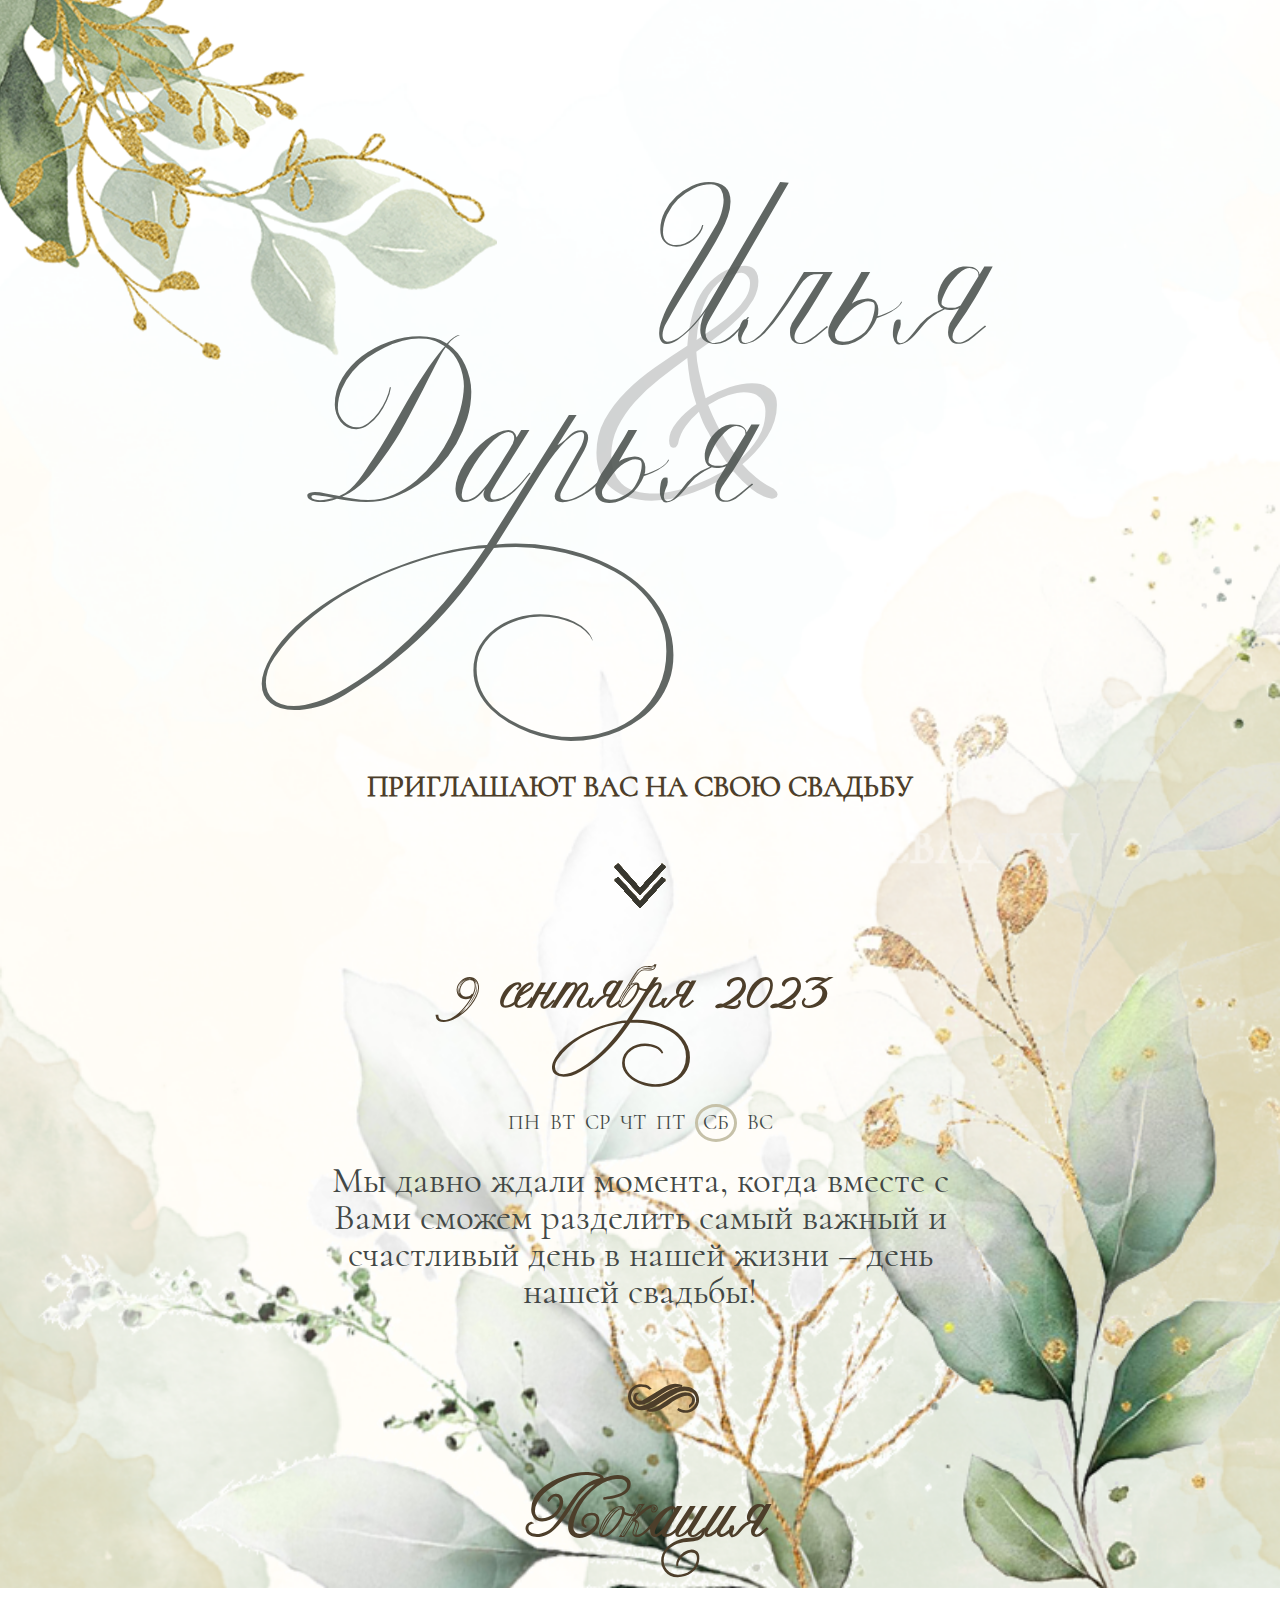
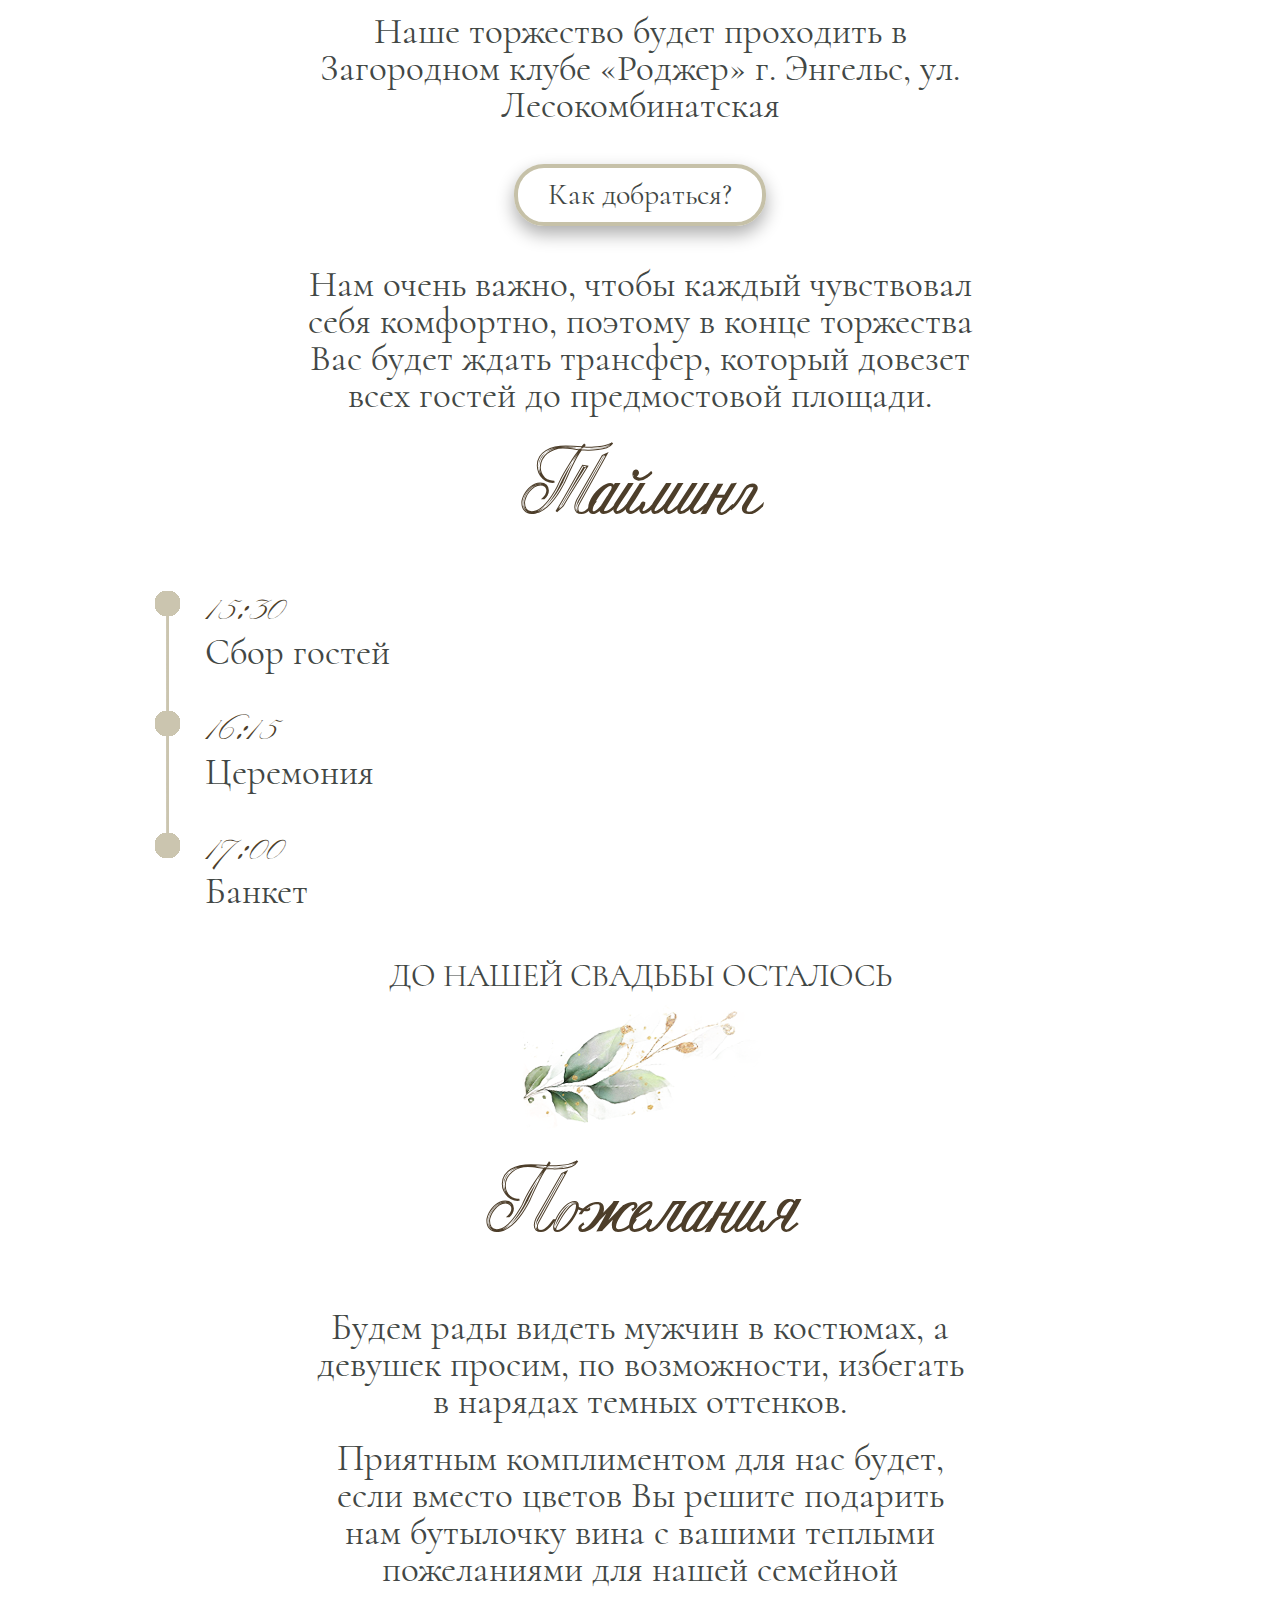
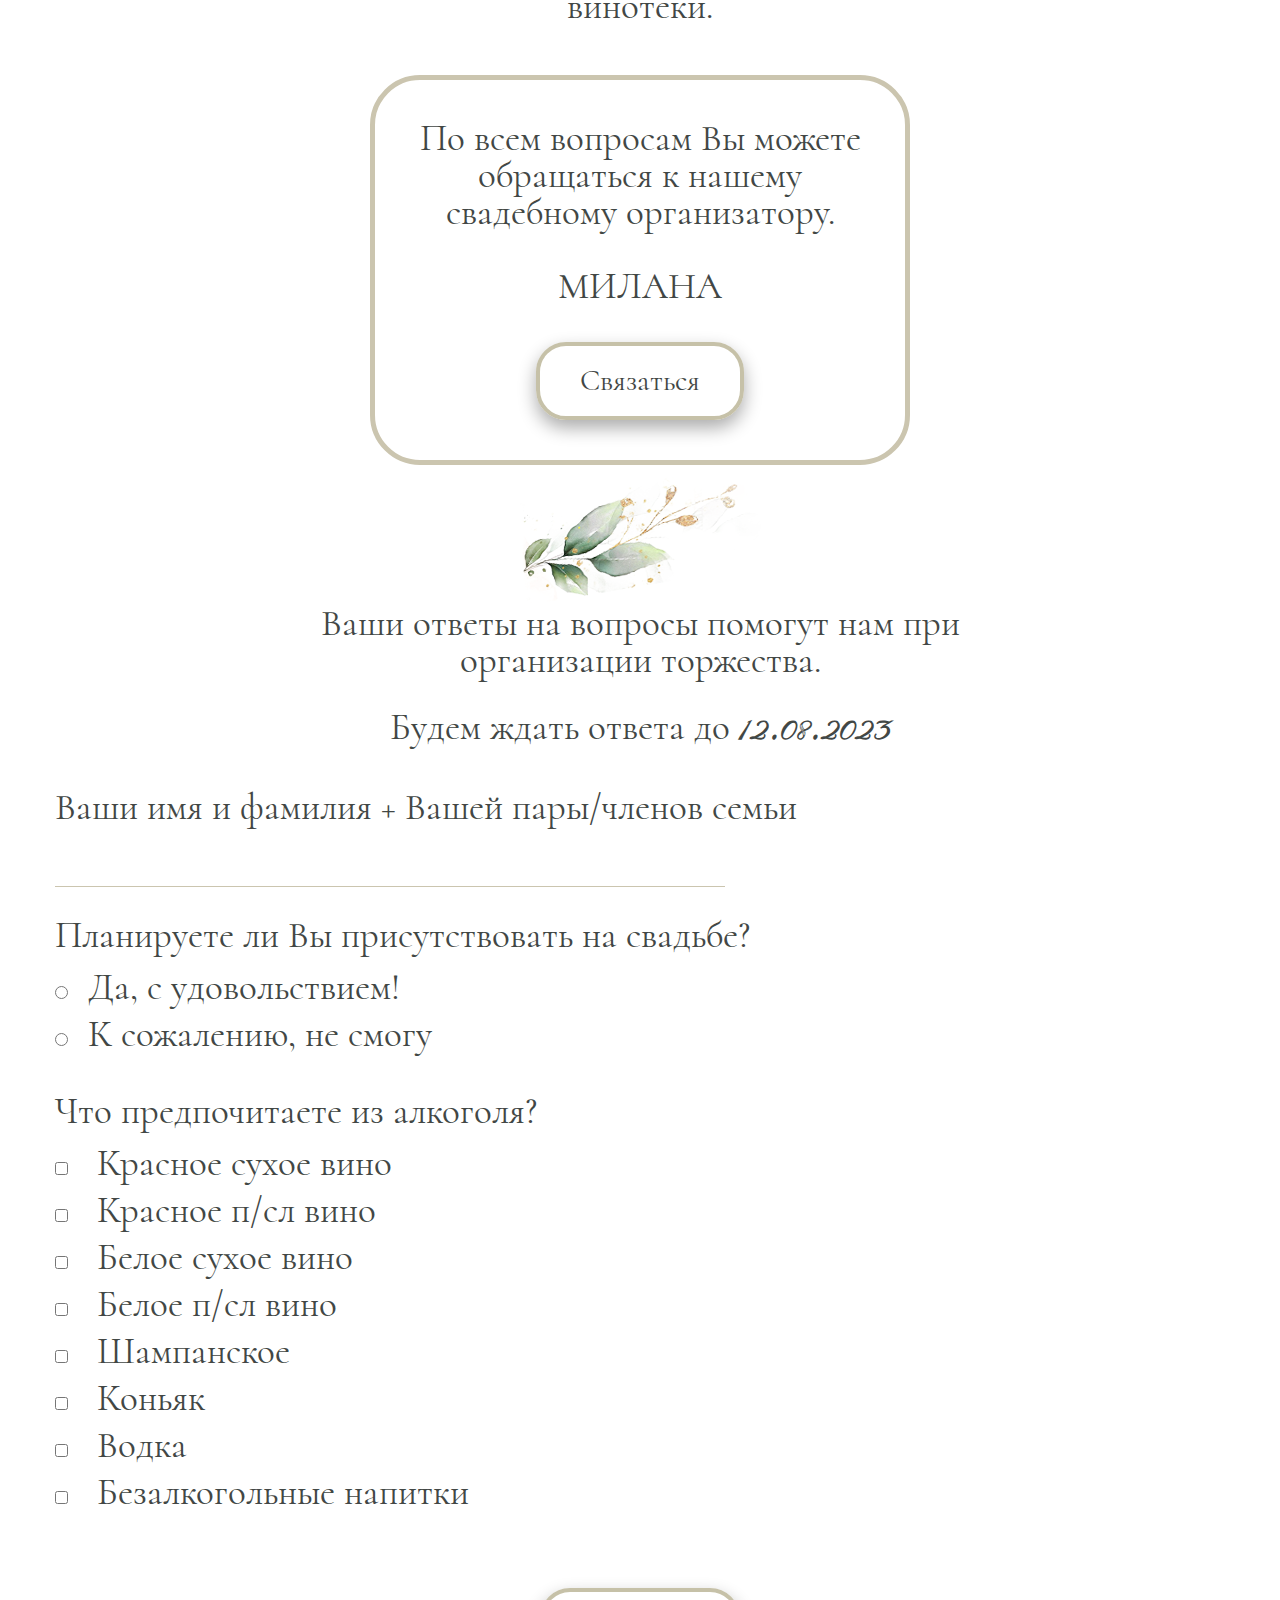
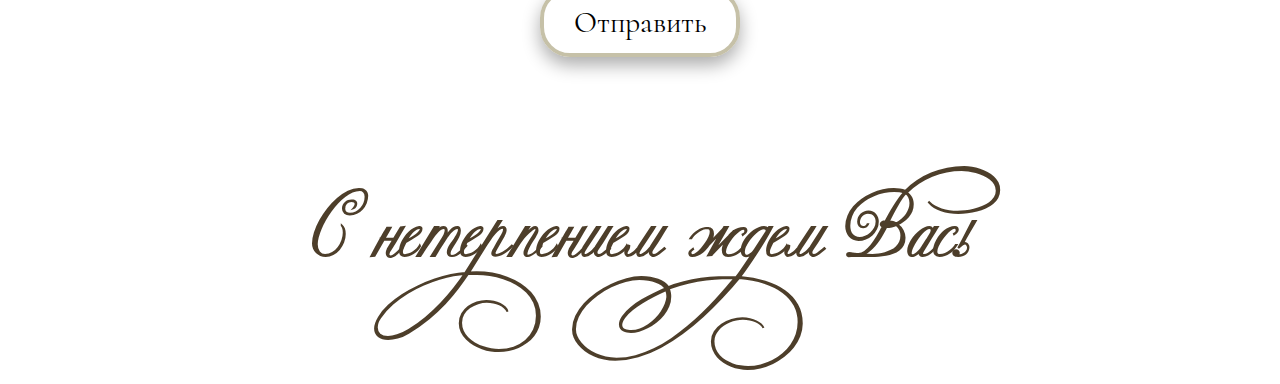
==== index.html @ cb13b511 "bg1" ====
<!DOCTYPE html>
<html lang="ru">

<head>
   <title>Дарья&Илья</title><!--имя файла-->
   <meta http-equiv="Content-type" content="text/html;charset=UTF-8" />
   <meta name="format-detection" content="telephone=no">
   <meta http-equiv="X-UA-Compatible" content="IE=edge">
   <link rel="stylesheet" href="css/style.css">
   <link rel="stylesheet" href="css/custom.css">
   <link rel="shortcut icon" href="favicon.ico"> <!--иконка в браузере-->
   <!-- <meta name="robots" content="noindex, nofollow" /> -->
   <!-- <meta name="viewport" content="width=device-width, initial-scale=1.0" /> -->
   <meta name="viewport" content="width=device-width, initial-scale=1.0, maximum-scale=1.0, user-scalable=0" />
</head>

<body>

   <main class="main fon__scroll">
      <div class="fon-top">
         <img src="./img/fon_top.png" alt="Картинка">
      </div>
      <div class="wrapper">
         <div class="container">
            <div class="main-page">
               <div class="main-title">
                  <p class="h1 ilya">Илья</p>
                  <p class="h1 and">&</p>
                  <p class="h1 daria">Дарья</p>
               </div>
               <p class="main-text t1">
                  приглашают  вас на свою свадьбу
               </p>
               <div class="arrow">
                  <img src="./img/arrow_bottom.png" alt="Картинка">
               </div>
            </div>
            <h2>9 <span>сентября</span> 2023</h2>
            <div class="weekday">
               <ul class="weekday__list">
                  <li class="weekday__day">ПН</li>
                  <li class="weekday__day">вт</li>
                  <li class="weekday__day">ср</li>
                  <li class="weekday__day">чт</li>
                  <li class="weekday__day">пт</li>
                  <li class="weekday__day round">сб</li>
                  <li class="weekday__day">вс</li>
               </ul>
            </div>
            <p class="text">
               Мы давно ждали момента, когда вместе
               с Вами сможем разделить самый важный
               и счастливый день в нашей жизни –
               день нашей свадьбы!
            </p>
            <h2 class="rotate">—</h2>
            <div class="location-block">
               <h2>Локация</h2>
               <div class="text">
                  Наше торжество будет проходить в
                  Загородном клубе «Роджер»
                  г. Энгельс, ул. Лесокомбинатская

               </div>
               <div class="location">
                  <a target="_blank"
                     href="https://yandex.ru/maps/194/saratov/?ll=45.971702%2C51.544418&mode=routes&rtext=~51.469784%2C46.061675&rtt=auto&ruri=~ymapsbm1%3A%2F%2Forg%3Foid%3D197414197420&z=10.3">Как
                     добраться?</a>
               </div>

               <p class="text">
                  Нам очень важно, чтобы каждый чувствовал
                  себя комфортно, поэтому в конце торжества
                  Вас будет ждать трансфер, который довезет
                  всех гостей до предмостовой площади.
               </p>
            </div>
            <div class="timing-block">
               <h2>Тайминг</h2>
               <div class="time-block">
                  <ul class="time-list">
                     <li class="time">15:30</li>
                     <li class="time-title">Сбор гостей</li>
                     <li class="time">16:15</li>
                     <li class="time-title">Церемония</li>
                     <li class="time">17:00</li>
                     <li class="time-title">Банкет</li>
                  </ul>
               </div>
            </div>
            <div class="wedding__counter">
               <h3>До нашей свадьбы осталось</h3>
               <div class="counter">

               </div>
               <div class="counter-img">
                  <img src="./img/tsvetok_183.png" alt="картинка">
               </div>
            </div>
            <div class="wishes-block">
               <h2>Пожелания</h2>

               <p class="text margin"> Будем рады видеть мужчин в костюмах, а девушек просим, по возможности,
                  избегать в нарядах темных оттенков.</p>
               <p class="text">Приятным комплиментом для нас будет,
                  если вместо цветов Вы решите подарить
                  нам бутылочку вина с вашими теплыми пожеланиями для нашей семейной винотеки.</p>
            </div>
            <div class="organizer">
               <p class="text">По всем вопросам Вы можете обращаться к нашему свадебному организатору.</p>
               <br>
               <p>МИЛАНА</p>
               <br>
               <a target="_blank" type="phone" href="https://wa.me/+79085522898"
                  class="location organizator">Связаться</a>
            </div>
            <div class="counter-img">
               <img src="./img/tsvetok_183.png" alt="картинка">
            </div>



            <form class="form g-form" id="g-form-1" method="POST" action="" autocomplete="off">
               <p class="g-form__title g-form__title_main"></p>
               <h2 class="g-form__title g-form__title_respond"></h2>
               <div class="g-form__preloader"></div>
               <div class="g-form__inputs">
                  <p class="text">Ваши ответы на вопросы помогут нам при <br> организации торжества.</p>
                  <p class="text text-day">Будем ждать ответа до <span class="day">12.08.2023</span></p>
                  <br>
                  <fieldset class="g-form__input-wrapper">
                     <p class="text-margin">Ваши имя и фамилия + Вашей пары/членов семьи</p>
                     <input class="text g-form__input g-form__input_name" id="name" name="Имена гостей" placeholder=""
                        required>
                  </fieldset>

                  <fieldset class="g-form__input-wrapper">
                     <p class="text-margin">
                        Планируете ли Вы присутствовать на свадьбе?
                     </p>
                     <p class="form__input"><input required class="g-form__input" type="radio" name="Присутствие"
                           value="Да">Да, с удовольствием!</p>
                     <p class="form__input"><input required class="g-form__input" type="radio" name="Присутствие"
                           value="Нет">К сожалению, не
                        смогу</p>
                  </fieldset>

                  <fieldset class="g-form__input-wrapper">
                     <p class="text-margin">
                        Что предпочитаете из алкоголя?
                     </p>
                     <p class="form__input"> <input class="g-form__alko" id="" name="Выбор алкоголя" type="checkbox"
                           value="Красное сухое вино" /> Красное сухое вино</p>
                     <p class="form__input"> <input class="g-form__alko" id="" name="Выбор алкоголя" type="checkbox"
                           value="Красное п/сл вино" /> Красное п/сл вино</p>
                     <p class="form__input"> <input class="g-form__alko" id="" name="Выбор алкоголя" type="checkbox"
                           value="Белое сухое вино" /> Белое сухое вино</p>
                     <p class="form__input"> <input class="g-form__alko" id="" name="Выбор алкоголя" type="checkbox"
                           value="Белое п/сл вино" /> Белое п/сл вино</p>
                     <p class="form__input"> <input class="g-form__alko" id="" name="Выбор алкоголя" type="checkbox"
                           value="Шампанское" /> Шампанское</p>
                     <p class="form__input"> <input class="g-form__alko" id="" name="Выбор алкоголя" type="checkbox"
                           value="Коньяк" /> Коньяк</p>
                     <p class="form__input"> <input class="g-form__alko" id="" name="Выбор алкоголя" type="checkbox"
                           value="Водка" /> Водка</p>
                     <p class="form__input"> <input class="g-form__alko" id="" name="Выбор алкоголя" type="checkbox"
                           value="Безалкогольные напитки" /> Безалкогольные напитки</p>
                  </fieldset>

                  <fieldset class="g-form__input-wrapper g-form__input-wrapper_hidden hidden">
                     <label for="honeypot"></label> <!--Помогает бороться со спамом. Должно быть пустым!-->
                     <input id="honeypot" type="text" name="honeypot" value="">
                  </fieldset>



                  <div class="g-form__button-wrapper">
                     <button class="location g-form__button">Отправить</button>
                  </div>
               </div>
            </form>
            <div class="quote">
               <h2>С нетерпением ждем Вас!</h2>
            </div>
         </div>
      </div>


   </main>

   <!--подключаем js -->
<!--подключ jquery -->
<script src="https://ajax.googleapis.com/ajax/libs/jquery/3.5.1/jquery.min.js"></script>


<!--собираются кусочки js которые я пишу -->
<script src="js/main.js"></script>
</body>

</html>
---- css/style.css ----
@charset "UTF-8";
@font-face {
  font-family: "Ekaterina Velikaya Two";
  src: url("../fonts/ekaterinavelikayatwo.woff");
  src: local("☺"), url("../fonts/ekaterinavelikayatwo.woff") format("woff"), url("../fonts/ekaterinavelikayatwo.woff2") format("woff2"), url("../fonts/ekaterinavelikayatwo.ttf") format("truetype"), url("../fonts/ekaterinavelikayatwo.svg") format("svg");
  font-weight: 400;
  font-style: normal;
}
@font-face {
  font-family: "Nicolettascript";
  src: url("../fonts/Nicoletta-script.woff");
  src: local("☺"), url("../fonts/Nicoletta-script.woff") format("woff"), url("../fonts/Nicoletta-script.woff2") format("woff2"), url("../fonts/Nicoletta-script.ttf") format("truetype"), url("../fonts/Nicoletta-script.svg") format("svg");
  font-weight: 400;
  font-style: normal;
}
@font-face {
  font-family: "Cormorant-Regular";
  src: url("../fonts/Cormorant-Regular.woff");
  src: local("☺"), url("../fonts/Cormorant-Regular.woff") format("woff"), url("../fonts/Cormorant-Regular.woff2") format("woff2"), url("../fonts/Cormorant-Regular.ttf") format("truetype"), url("../fonts/Cormorant-Regular.svg") format("svg");
  font-weight: 400;
  font-style: normal;
}
* {
  padding: 0px;
  margin: 0px;
  border: 0px;
}

*,
*:before,
*:after {
  -webkit-box-sizing: border-box;
  box-sizing: border-box;
}

:focus,
:active {
  outline: none;
}

a:focus,
a:active {
  outline: none;
}

aside,
nav,
footer,
header,
section {
  display: block;
}

html,
body {
  height: 100%;
  margin: 0;
  padding: 0;
  min-width: 280px;
  position: relative;
  width: 100%;
  color: #424745;
  scroll-behavior: smooth;
}

body {
  font-size: 100%;
  line-height: 1;
  font-size: 37px;
  font-family: "Cormorant-Regular", serif;
  -ms-text-size-adjust: 100%;
  -moz-text-size-adjust: 100%;
  -webkit-text-size-adjust: 100%;
}
body.lock {
  overflow: hidden;
}
@media (max-width: 767.98px) {
  body.lock {
    width: 100%;
    position: fixed;
    overflow: hidden;
  }
}

input,
button,
textarea {
  font-family: "Cormorant-Regular", serif;
}

input::-ms-clear {
  display: none;
}

button {
  cursor: pointer;
}

button::-moz-focus-inner {
  padding: 0;
  border: 0;
}

a,
a:visited {
  text-decoration: none;
}

a:hover {
  text-decoration: none;
}

ul li {
  list-style: none;
}

img {
  vertical-align: top;
}

h1,
h2,
h3,
h4,
h5,
h6 {
  font-weight: inherit;
  font-size: inherit;
}

.wrapper {
  width: 100%;
  min-height: 100%;
  overflow: hidden;
}
.container {
  max-width: 1170px;
  margin: 0 auto;
  width: 100%;
}
@media (max-width: 1182px) {
  .container {
    max-width: 970px;
  }
}
@media (max-width: 992.98px) {
  .container {
    max-width: 750px;
  }
}
@media (max-width: 767.98px) {
  .container {
    max-width: none;
    padding: 0 10px;
  }
}

main {
  margin: 0 auto;
  text-align: center;
  padding: 150px 0px 0px 0px;
}

.fon-top {
  position: absolute;
  left: 0;
  top: 0;
}

.fon-top img {
  max-width: 100%;
}
@media (max-width: 767.98px) {
  .fon-top img {
    max-width: 350px;
  }
}
@media (max-width: 479.98px) {
  .fon-top img {
    max-width: 250px;
  }
}

/*
body:before {
   content: '';
   background: url('../img/fon_main.png');
   position: fixed;
   background-repeat: no-repeat;
   background-size: 100%;
   background-position: right 50%;
   z-index: 3;
}
*/
.fon__scroll {
  -webkit-background-image: url("../img/fon_main.png");
  -webkit-background-repeat: no-repeat;
  -webkit-background-attachment: fixed;
  -webkit-background-position: right 50%;
  -webkit-background-size: 100%;
  background-image: url("../img/fon_main.png");
  background-repeat: no-repeat;
  background-attachment: fixed;
  background-position: right 50%;
  background-size: 100%;
}
@media (max-width: 767.98px) {
  .fon__scroll {
    -webkit-background-image: url("../img/fon_main.png");
    -webkit-background-repeat: no-repeat;
    -webkit-background-attachment: fixed;
    -webkit-background-position: right 70%;
    -webkit-background-size: 100%;
    background-image: url("../img/fon_main.png");
    background-repeat: no-repeat;
    background-attachment: fixed;
    background-position: right 70%;
    background-size: 100%;
  }
}

.main-title {
  padding: 350px 30px 0px 30px;
  position: relative;
  max-width: 685px;
  height: 100%;
  margin: 0 auto;
  text-align: center;
}

.h1 {
  opacity: 0.9;
  font-family: "Ekaterina Velikaya Two";
  font-size: 160px;
  line-height: 1.2;
  font-weight: 400;
  color: #505653;
}
@media (max-width: 767.98px) {
  .h1 {
    font-size: 120px;
  }
}
@media (max-width: 479.98px) {
  .h1 {
    font-size: 100px;
  }
}
@media (max-width: 280px) {
  .h1 {
    font-size: 80px;
  }
}

.h1.and {
  font-family: Nicolettascript;
  opacity: 0.38;
  font-size: 320px;
  line-height: 1.2;
  font-weight: 400;
  color: #8f8f8f;
  position: absolute;
  top: 20%;
  left: 45%;
}
@media (max-width: 767.98px) {
  .h1.and {
    font-size: 250px;
    top: 30%;
    left: 45%;
  }
}
@media (max-width: 479.98px) {
  .h1.and {
    font-size: 150px;
    top: 27%;
    left: 45%;
  }
}
@media (max-width: 280px) {
  .h1.and {
    font-size: 120px;
  }
}

.ilya {
  position: absolute;
  right: 0;
  z-index: 2;
  top: 20%;
}
@media (max-width: 767.98px) {
  .ilya {
    right: 10%;
  }
}
@media (max-width: 767.98px) {
  .ilya {
    top: 12%;
    right: 5%;
  }
}

.daria {
  position: absolute;
  left: 0;
  top: 65%;
  z-index: 3;
}
@media (max-width: 767.98px) {
  .daria {
    left: 10%;
  }
}
@media (max-width: 767.98px) {
  .daria {
    top: 55%;
    left: 5%;
  }
}

.main-text {
  font-family: "Cormorant-Regular", serif;
  font-size: 28.8px;
  line-height: 1.2;
  font-weight: 700;
  color: #4d3e2a;
}

.t1 {
  margin: 270px 0px 58px 0px;
  text-transform: uppercase;
  font-family: "Cormorant-Regular", serif;
}
@media (max-width: 767.98px) {
  .t1 {
    margin: 170px 0px 38px 0px;
  }
}
@media (max-width: 479.98px) {
  .t1 {
    margin: 100px 0px 28px 0px;
  }
}

.rotate {
  -webkit-transform: rotate(90deg);
      -ms-transform: rotate(90deg);
          transform: rotate(90deg);
}

.arrow {
  width: 52px;
  height: 45px;
  margin: 0 auto;
}

h2 {
  font-family: "Ekaterina Velikaya Two";
  line-height: 1.2;
  font-weight: 700;
  color: #4d3e2a;
  font-size: 64px;
  margin: 50px 0px 50px 0px;
}
@media (max-width: 479.98px) {
  h2 {
    font-size: 54px;
  }
}
@media (max-width: 380px) {
  h2 {
    font-size: 44px;
  }
}

h2 span {
  font-size: 53.4px;
}
@media (max-width: 479.98px) {
  h2 span {
    font-size: 43px;
  }
}
@media (max-width: 380px) {
  h2 span {
    font-size: 34px;
  }
}

.weekday {
  padding: 20px 0px 20px 0px;
}

.weekday__list {
  display: -webkit-box;
  display: -ms-flexbox;
  display: flex;
  -webkit-box-align: center;
      -ms-flex-align: center;
          align-items: center;
  -webkit-box-pack: center;
      -ms-flex-pack: center;
          justify-content: center;
}

.weekday__day {
  text-transform: uppercase;
  font-size: 21.4px;
  color: #424745;
}

.weekday__day:not(:last-child) {
  margin: 0px 10px 0px 0px;
}

.round {
  border: 3px solid #c6c1a8;
  border-radius: 50%;
  padding: 5px;
}

a {
  cursor: pointer;
  display: block;
  -webkit-transition: all 0.5s ease 0s;
  -o-transition: all 0.5s ease 0s;
  transition: all 0.5s ease 0s;
  color: #424745;
  font-size: 30px;
}
a:hover {
  background-color: #c6c1a8;
}

.text {
  display: block;
  text-align: center;
  font-size: 37px;
  font-family: "Cormorant-Regular", serif;
  max-width: 670px;
  margin: 0 auto;
}
@media (max-width: 767.98px) {
  .text {
    font-size: 30px;
  }
}
@media (max-width: 479.98px) {
  .text {
    font-size: 26px;
  }
}
@media (max-width: 380px) {
  .text {
    font-size: 24px;
  }
}

.location {
  cursor: pointer;
  display: inline-block;
  -webkit-box-shadow: 0px 8px 18px 0px rgba(0, 0, 0, 0.33);
          box-shadow: 0px 8px 18px 0px rgba(0, 0, 0, 0.33);
  padding: 12px 30px 12px 30px;
  border: 4px solid #c6c1a8;
  border-radius: 30px;
  -webkit-transition: all 0.5s ease 0s;
  -o-transition: all 0.5s ease 0s;
  transition: all 0.5s ease 0s;
  margin: 40px 0px 40px 0px;
}
.location:hover {
  background-color: #c6c1a8;
}
@media (max-width: 479.98px) {
  .location {
    margin: 30px 0px 30px 0px;
    font-size: 30px;
  }
}

@media (max-width: 479.98px) {
  a {
    font-size: 27px;
  }
}

h3 {
  font-size: 32px;
  color: #424745;
  text-transform: uppercase;
}

.wedding__counter,
.wishes-block {
  margin: 0px 0px 50px 0px;
}

.margin {
  margin: 0 auto 20px;
}

.time-block {
  position: relative;
  margin: 0px 0px 50px 100px;
}
@media (max-width: 479.98px) {
  .time-block {
    margin: 0px 0px 50px 50px;
  }
}

.time-block::before {
  content: "";
  background: url("../img/sloy_15_167.png") no-repeat;
  width: 100%;
  height: 100%;
  position: absolute;
  left: 0;
  top: 0;
}

.time-list {
  text-align: left;
  padding: 0px 0px 0px 50px;
}

.time-list .text {
  text-align: left;
}

.time {
  font-family: "Ekaterina Velikaya Two";
  font-size: 42.7px;
  font-style: italic;
  color: #4d3e2a;
}

.time-title {
  text-align: left;
}

.time-title:not(:last-child) {
  margin: 0px 0px 40px 0px;
}

.organizer {
  margin: 0 auto;
  max-width: 540px;
  border: 5px solid #cbc5af;
  border-radius: 50px;
  padding: 40px 20px;
}

.organizer .location {
  margin: 0px 0px 0px 0px;
}

.location.organizator {
  padding: 20px 40px;
}

.day {
  font-family: "Ekaterina Velikaya Two";
  font-weight: 900;
  font-size: 40px;
}

.text-day {
  margin-top: 30px;
}

.g-form__input-wrapper .text {
  text-align: left;
}

.text-margin {
  margin: 0px 0px 15px 0px;
}
@media (max-width: 767.98px) {
  .text-margin {
    font-size: 30px;
  }
}
@media (max-width: 380px) {
  .text-margin {
    font-size: 24px;
  }
}

.form__input {
  margin: 0px 0px 10px 0px;
}
@media (max-width: 767.98px) {
  .form__input {
    font-size: 26px;
  }
}
@media (max-width: 380px) {
  .form__input {
    font-size: 24px;
  }
}

.hidden {
  margin: 0px 0px 0px 0px;
}

.g-form__input-wrapper {
  text-align: left;
  margin: 0px 0px 30px 0px;
}
.g-form__input-wrapper_hidden {
  margin: 0px 0px 0px 0px;
}
.g-form__input {
  margin: 0px 20px 0px 0px;
}
.g-form__input_name {
  background-color: transparent;
  border-bottom: 1px solid #cbc5af;
  width: 100%;
}
.g-form__alko {
  margin: 0px 20px 0px 0px;
}
.g-form__button {
  font-size: 30px;
  margin: 0px 0px 100px 0px;
  -webkit-background-color: transparent;
  background-color: transparent;
}
@media (max-width: 767.98px) {
  .g-form__button {
    margin: 0px 0px 40px 0px;
  }
}
@media (max-width: 479.98px) {
  .g-form {
    margin: 0px 0px 10px 0px;
  }
}

.quote {
  padding: 0px 0px 50px 0px;
}

@media (max-width: 767.98px) {
  .quote h2 {
    font-size: 40px;
  }
}
@media (max-width: 479.98px) {
  .quote h2 {
    font-size: 35px;
    line-height: 300%;
    margin: 0px 0px 50px 0px;
  }
}

.g-form__title_respond.hidden {
  visibility: hidden;
}

.g-form__title_respond {
  position: fixed;
  margin: 0 auto;
  top: 50%;
  padding: 20px 40px;
  line-height: 200%;
  border: 3px solid #4d3e2a;
  border-radius: 30px;
  background: #fff;
}
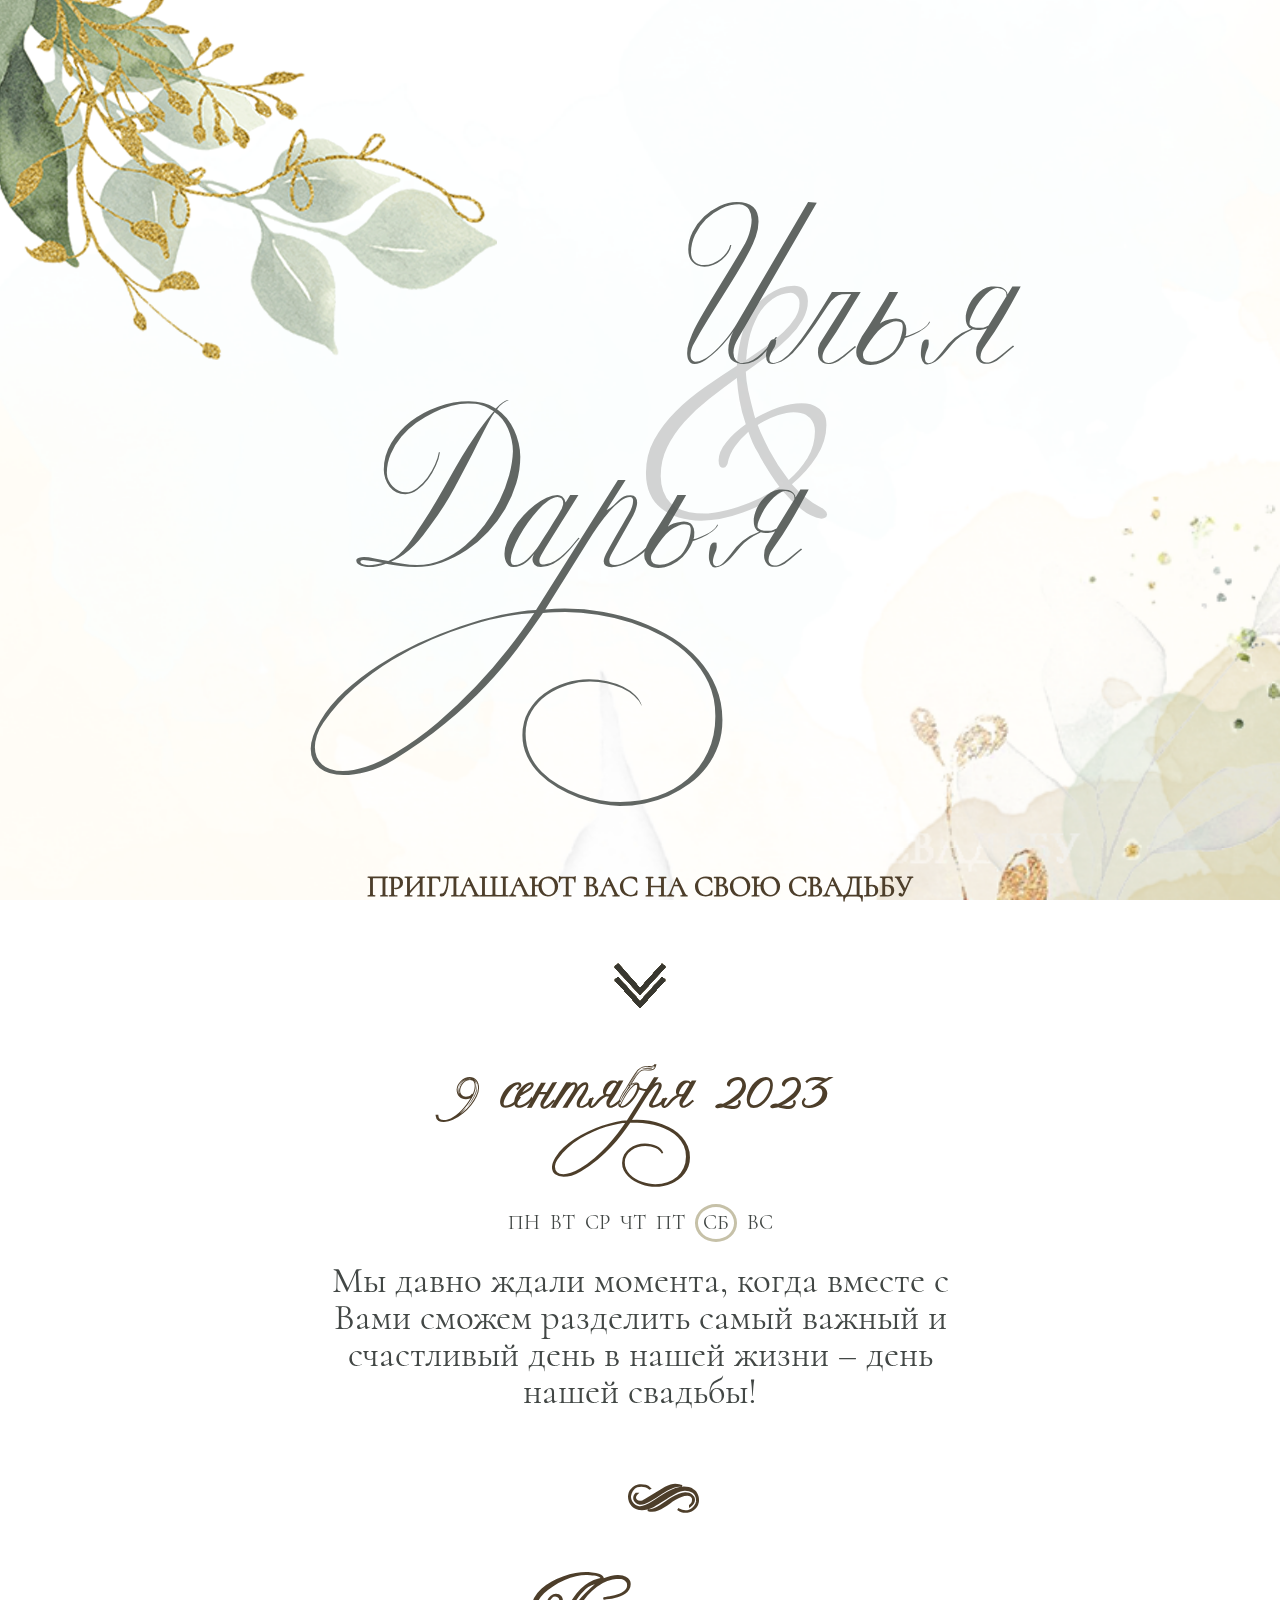
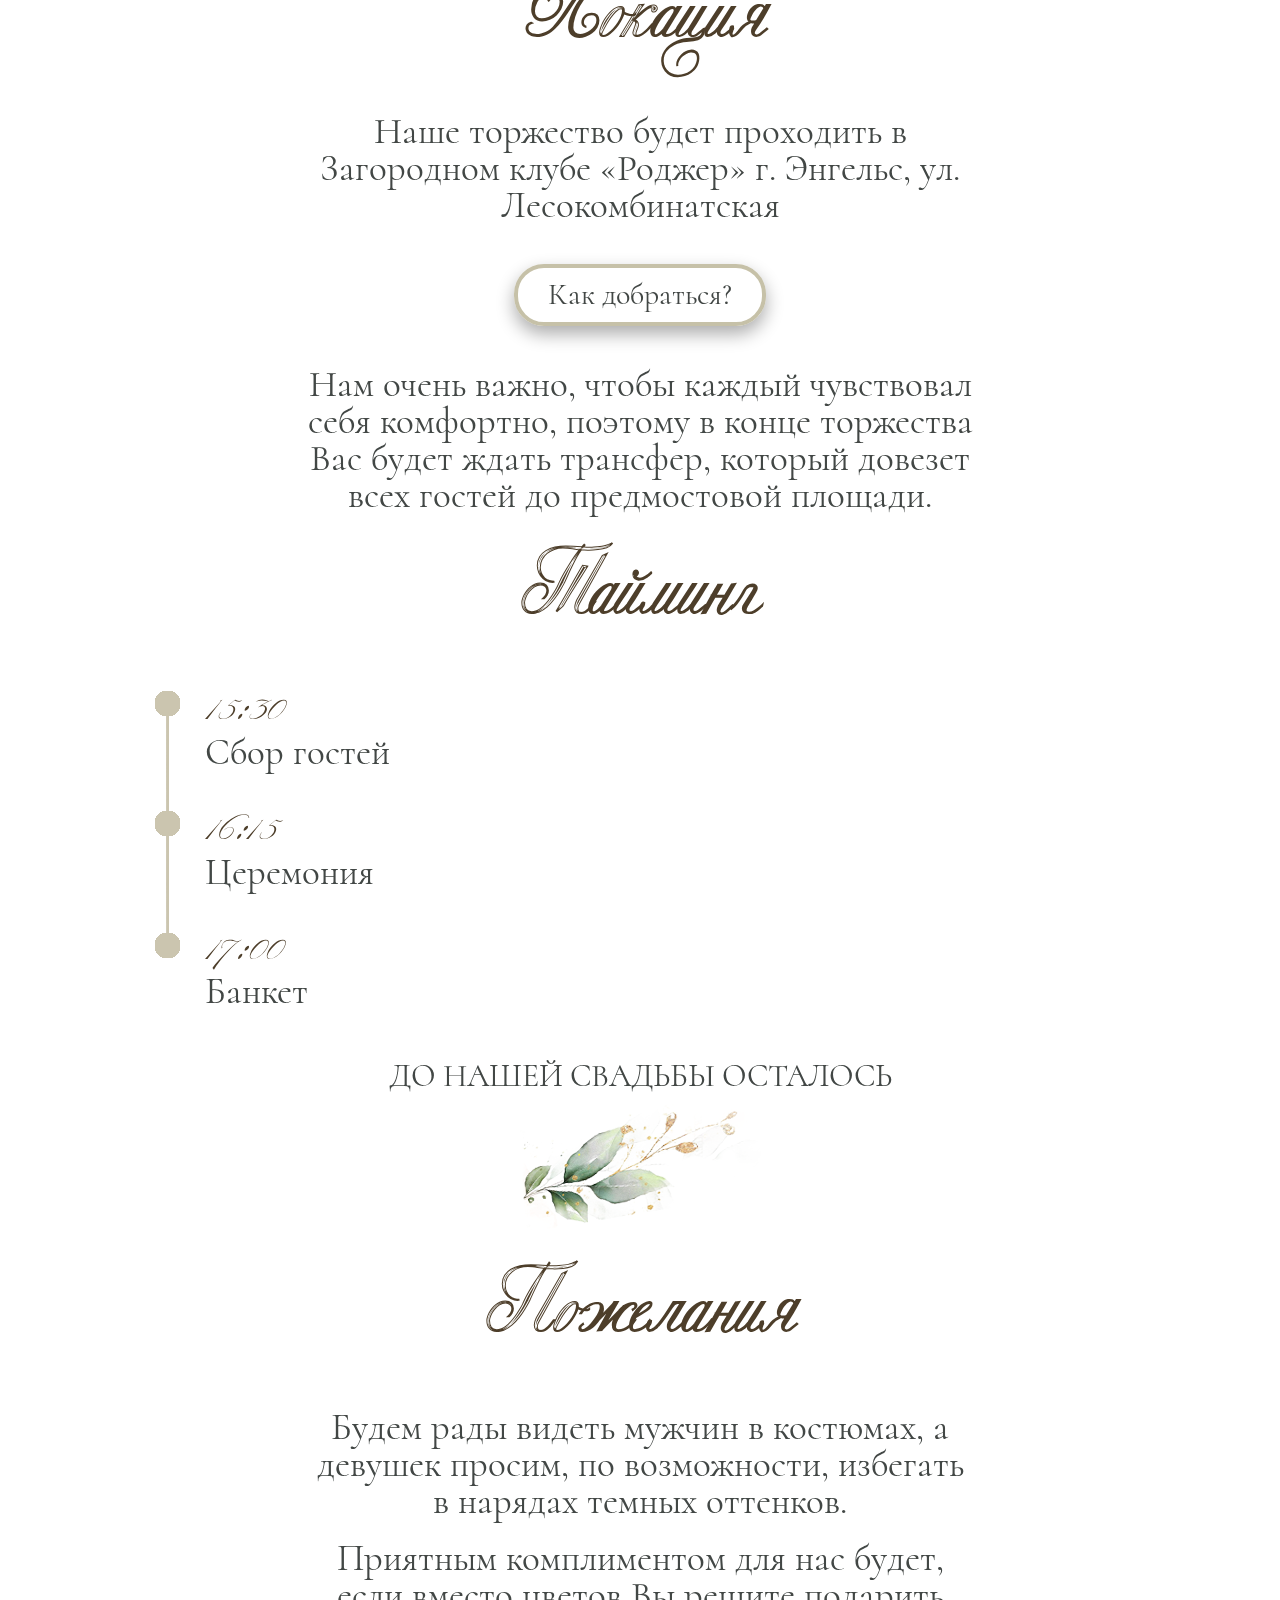
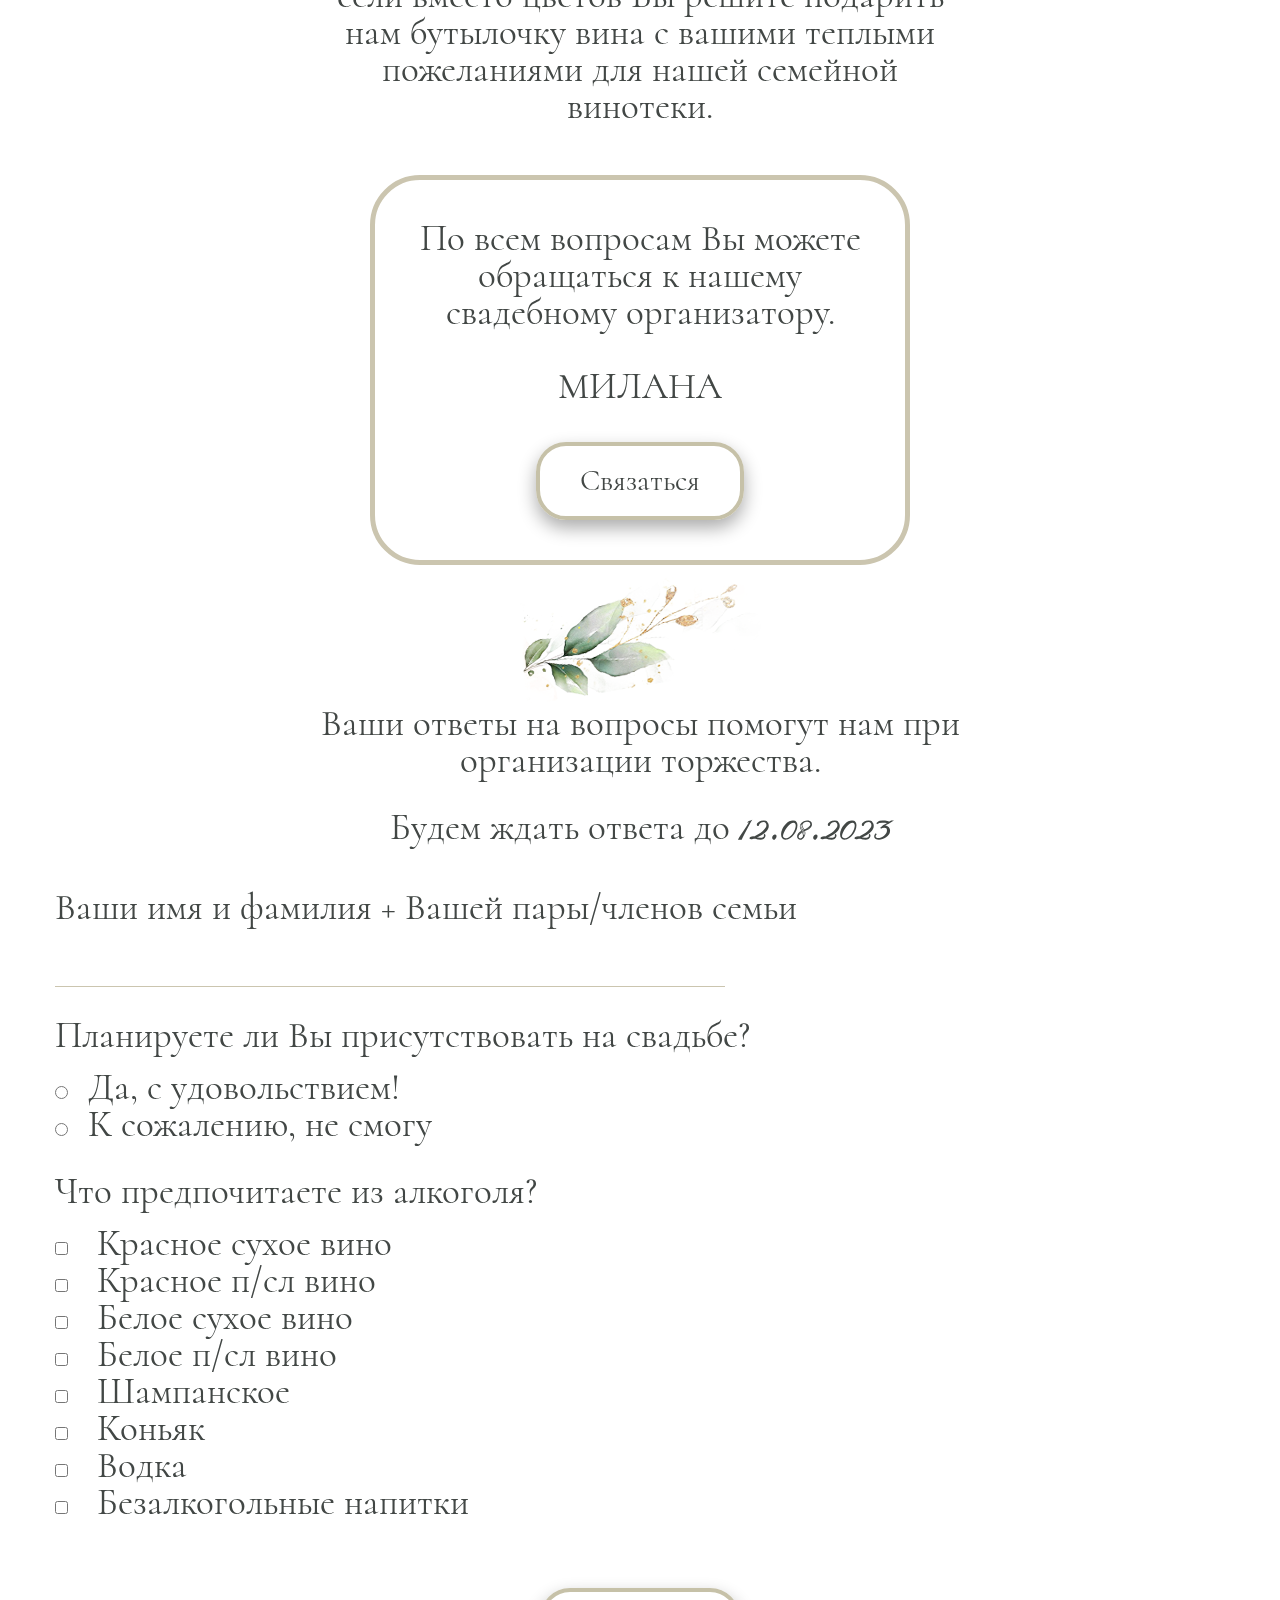
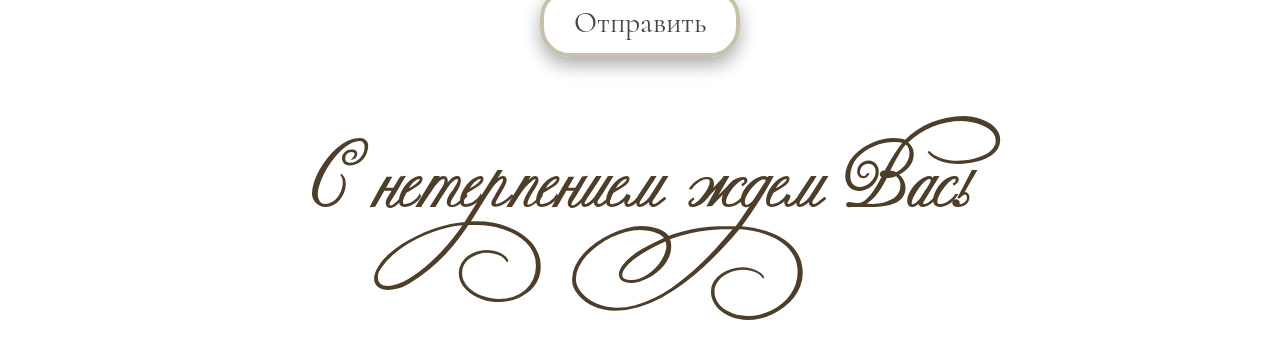
==== commit 885867f8: "animation" ====
--- a/index.html
+++ b/index.html
@@ -23,13 +23,13 @@
       <div class="wrapper">
          <div class="container">
             <div class="main-page">
-               <div class="main-title">
+               <div class="main-title element-animation">
                   <p class="h1 ilya">Илья</p>
                   <p class="h1 and">&</p>
                   <p class="h1 daria">Дарья</p>
                </div>
                <p class="main-text t1">
-                  приглашают  вас на свою свадьбу
+                  приглашают вас на свою свадьбу
                </p>
                <div class="arrow">
                   <img src="./img/arrow_bottom.png" alt="Картинка">
@@ -138,33 +138,33 @@
                      <p class="text-margin">
                         Планируете ли Вы присутствовать на свадьбе?
                      </p>
-                     <p class="form__input"><input required class="g-form__input" type="radio" name="Присутствие"
-                           value="Да">Да, с удовольствием!</p>
-                     <p class="form__input"><input required class="g-form__input" type="radio" name="Присутствие"
+                     <label for="yes" class="form__input"><input id="yes" required class="g-form__input" type="radio" name="Присутствие"
+                           value="Да">Да, с удовольствием!</label> <br>
+                     <label for="no" class="form__input"><input id="no" required class="g-form__input" type="radio" name="Присутствие"
                            value="Нет">К сожалению, не
-                        смогу</p>
+                        смогу</label> <br>
                   </fieldset>
 
                   <fieldset class="g-form__input-wrapper">
                      <p class="text-margin">
                         Что предпочитаете из алкоголя?
                      </p>
-                     <p class="form__input"> <input class="g-form__alko" id="" name="Выбор алкоголя" type="checkbox"
-                           value="Красное сухое вино" /> Красное сухое вино</p>
-                     <p class="form__input"> <input class="g-form__alko" id="" name="Выбор алкоголя" type="checkbox"
-                           value="Красное п/сл вино" /> Красное п/сл вино</p>
-                     <p class="form__input"> <input class="g-form__alko" id="" name="Выбор алкоголя" type="checkbox"
-                           value="Белое сухое вино" /> Белое сухое вино</p>
-                     <p class="form__input"> <input class="g-form__alko" id="" name="Выбор алкоголя" type="checkbox"
-                           value="Белое п/сл вино" /> Белое п/сл вино</p>
-                     <p class="form__input"> <input class="g-form__alko" id="" name="Выбор алкоголя" type="checkbox"
-                           value="Шампанское" /> Шампанское</p>
-                     <p class="form__input"> <input class="g-form__alko" id="" name="Выбор алкоголя" type="checkbox"
-                           value="Коньяк" /> Коньяк</p>
-                     <p class="form__input"> <input class="g-form__alko" id="" name="Выбор алкоголя" type="checkbox"
-                           value="Водка" /> Водка</p>
-                     <p class="form__input"> <input class="g-form__alko" id="" name="Выбор алкоголя" type="checkbox"
-                           value="Безалкогольные напитки" /> Безалкогольные напитки</p>
+                     <label for="1" class="form__input"> <input class="g-form__alko" id="1" name="Выбор алкоголя"
+                           type="checkbox" value="Красное сухое вино" /> Красное сухое вино</label> <br>
+                     <label for="2" class="form__input"> <input class="g-form__alko" id="2" name="Выбор алкоголя" type="checkbox"
+                           value="Красное п/сл вино" /> Красное п/сл вино</label><br>
+                     <label for="3" class="form__input"> <input class="g-form__alko" id="3" name="Выбор алкоголя" type="checkbox"
+                           value="Белое сухое вино" /> Белое сухое вино</label><br>
+                     <label for="4" class="form__input"> <input class="g-form__alko" id="4" name="Выбор алкоголя" type="checkbox"
+                           value="Белое п/сл вино" /> Белое п/сл вино</label><br>
+                     <label for="5" class="form__input"> <input class="g-form__alko" id="5" name="Выбор алкоголя" type="checkbox"
+                           value="Шампанское" /> Шампанское</label><br>
+                     <label for="6" class="form__input"> <input class="g-form__alko" id="6" name="Выбор алкоголя" type="checkbox"
+                           value="Коньяк" /> Коньяк</label><br>
+                     <label for="7" class="form__input"> <input class="g-form__alko" id="7" name="Выбор алкоголя" type="checkbox"
+                           value="Водка" /> Водка</label><br>
+                     <label for="8" class="form__input"> <input class="g-form__alko" id="8" name="Выбор алкоголя" type="checkbox"
+                           value="Безалкогольные напитки" /> Безалкогольные напитки</label>
                   </fieldset>
 
                   <fieldset class="g-form__input-wrapper g-form__input-wrapper_hidden hidden">
--- a/css/style.css
+++ b/css/style.css
@@ -182,46 +182,52 @@
   }
 }
 
+body {
+  position: relative;
+}
+
+body:before {
+  content: "";
+  background: url("../img/fon_main.png") no-repeat center center;
+  position: fixed;
+  background-size: cover;
+  height: 100%;
+  left: 0;
+  top: 0;
+  width: 100%;
+  z-index: -1;
+  will-change: transform;
+}
 /*
-body:before {
-   content: '';
-   background: url('../img/fon_main.png');
-   position: fixed;
+.fon__scroll {
+   -webkit-background-image: url('../img/fon_main.png');
+   -webkit-background-repeat: no-repeat;
+   -webkit-background-attachment: fixed;
+   -webkit-background-position: right 50%;
+   -webkit-background-size: 100%;
+   background-image: url('../img/fon_main.png');
    background-repeat: no-repeat;
+   background-attachment: fixed;
+   background-position: right 50%;
    background-size: 100%;
-   background-position: right 50%;
-   z-index: 3;
+
+   @media (max-width:$md3+px) {
+      -webkit-background-image: url('../img/fon_main.png');
+      -webkit-background-repeat: no-repeat;
+      -webkit-background-attachment: fixed;
+      -webkit-background-position: right 70%;
+      -webkit-background-size: 100%;
+      background-image: url('../img/fon_main.png');
+      background-repeat: no-repeat;
+      background-attachment: fixed;
+      background-position: right 70%;
+      background-size: 100%;
+   }
+
 }
 */
-.fon__scroll {
-  -webkit-background-image: url("../img/fon_main.png");
-  -webkit-background-repeat: no-repeat;
-  -webkit-background-attachment: fixed;
-  -webkit-background-position: right 50%;
-  -webkit-background-size: 100%;
-  background-image: url("../img/fon_main.png");
-  background-repeat: no-repeat;
-  background-attachment: fixed;
-  background-position: right 50%;
-  background-size: 100%;
-}
-@media (max-width: 767.98px) {
-  .fon__scroll {
-    -webkit-background-image: url("../img/fon_main.png");
-    -webkit-background-repeat: no-repeat;
-    -webkit-background-attachment: fixed;
-    -webkit-background-position: right 70%;
-    -webkit-background-size: 100%;
-    background-image: url("../img/fon_main.png");
-    background-repeat: no-repeat;
-    background-attachment: fixed;
-    background-position: right 70%;
-    background-size: 100%;
-  }
-}
-
 .main-title {
-  padding: 350px 30px 0px 30px;
+  padding: 350px 30px 100px 30px;
   position: relative;
   max-width: 685px;
   height: 100%;
@@ -236,6 +242,8 @@
   line-height: 1.2;
   font-weight: 400;
   color: #505653;
+  width: 550px;
+  height: 750px;
 }
 @media (max-width: 767.98px) {
   .h1 {
@@ -262,43 +270,58 @@
   color: #8f8f8f;
   position: absolute;
   top: 20%;
-  left: 45%;
+  left: 25%;
 }
 @media (max-width: 767.98px) {
   .h1.and {
     font-size: 250px;
     top: 30%;
-    left: 45%;
+    left: 15%;
   }
 }
 @media (max-width: 479.98px) {
   .h1.and {
     font-size: 150px;
     top: 27%;
-    left: 45%;
+    left: -5%;
   }
 }
 @media (max-width: 280px) {
   .h1.and {
-    font-size: 120px;
+    font-size: 100px;
+  }
+}
+@media (max-width: 395px) {
+  .h1.and {
+    left: -42%;
   }
 }
 
 .ilya {
   position: absolute;
-  right: 0;
+  right: -20%;
   z-index: 2;
   top: 20%;
 }
 @media (max-width: 767.98px) {
   .ilya {
-    right: 10%;
-  }
-}
-@media (max-width: 767.98px) {
+    right: -20%;
+  }
+}
+@media (max-width: 479.98px) {
   .ilya {
     top: 12%;
-    right: 5%;
+    right: -30%;
+  }
+}
+@media (max-width: 395px) {
+  .ilya {
+    left: -42%;
+  }
+}
+@media (max-width: 350px) {
+  .ilya {
+    font-size: 80px;
   }
 }
 
@@ -310,13 +333,23 @@
 }
 @media (max-width: 767.98px) {
   .daria {
-    left: 10%;
-  }
-}
-@media (max-width: 767.98px) {
+    left: -10%;
+  }
+}
+@media (max-width: 479.98px) {
   .daria {
     top: 55%;
-    left: 5%;
+    left: -25%;
+  }
+}
+@media (max-width: 395px) {
+  .daria {
+    left: -42%;
+  }
+}
+@media (max-width: 350px) {
+  .daria {
+    font-size: 80px;
   }
 }
 
@@ -456,6 +489,10 @@
   .text {
     font-size: 24px;
   }
+}
+
+button {
+  color: #424745;
 }
 
 .location {
@@ -647,6 +684,10 @@
   padding: 0px 0px 50px 0px;
 }
 
+.quote h2 {
+  height: 150px;
+  margin: 0px 0px 0px 0px;
+}
 @media (max-width: 767.98px) {
   .quote h2 {
     font-size: 40px;
@@ -660,17 +701,38 @@
   }
 }
 
-.g-form__title_respond.hidden {
-  visibility: hidden;
-}
-
 .g-form__title_respond {
   position: fixed;
-  margin: 0 auto;
   top: 50%;
-  padding: 20px 40px;
+  left: 50%;
+  margin-right: -50%;
+  -webkit-transform: translate(-50%, -50%);
+      -ms-transform: translate(-50%, -50%);
+          transform: translate(-50%, -50%);
   line-height: 200%;
-  border: 3px solid #4d3e2a;
+  font-size: 40px;
   border-radius: 30px;
   background: #fff;
+  z-index: 7;
+}
+
+.g-form__input-wrapper_hidden input {
+  background: transparent;
+}
+
+.element-animation {
+  opacity: 0;
+  -webkit-transform: translateY(20px);
+      -ms-transform: translateY(20px);
+          transform: translateY(20px);
+}
+
+.element-animation.element-show {
+  opacity: 1;
+  -webkit-transition: all 3.5s;
+  -o-transition: all 3.5s;
+  transition: all 3.5s;
+  -webkit-transform: translateY(0%);
+      -ms-transform: translateY(0%);
+          transform: translateY(0%);
 }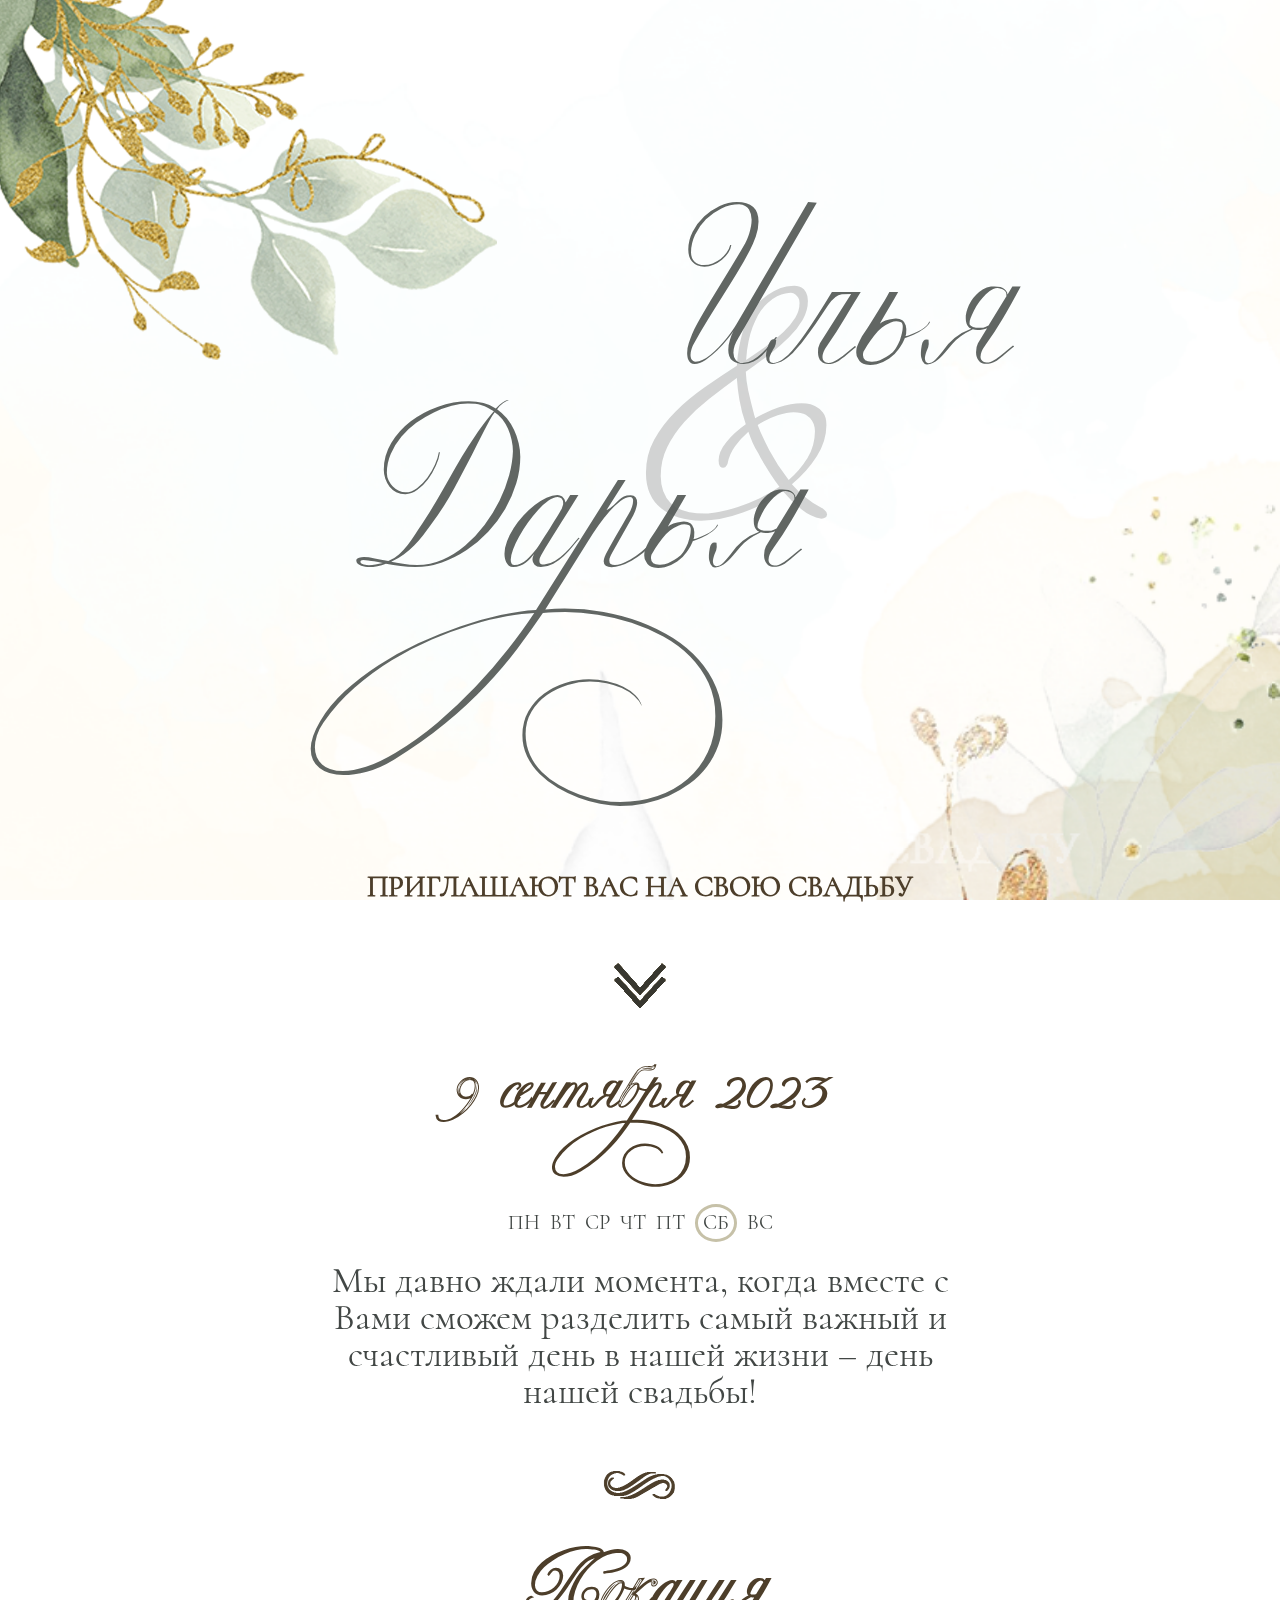
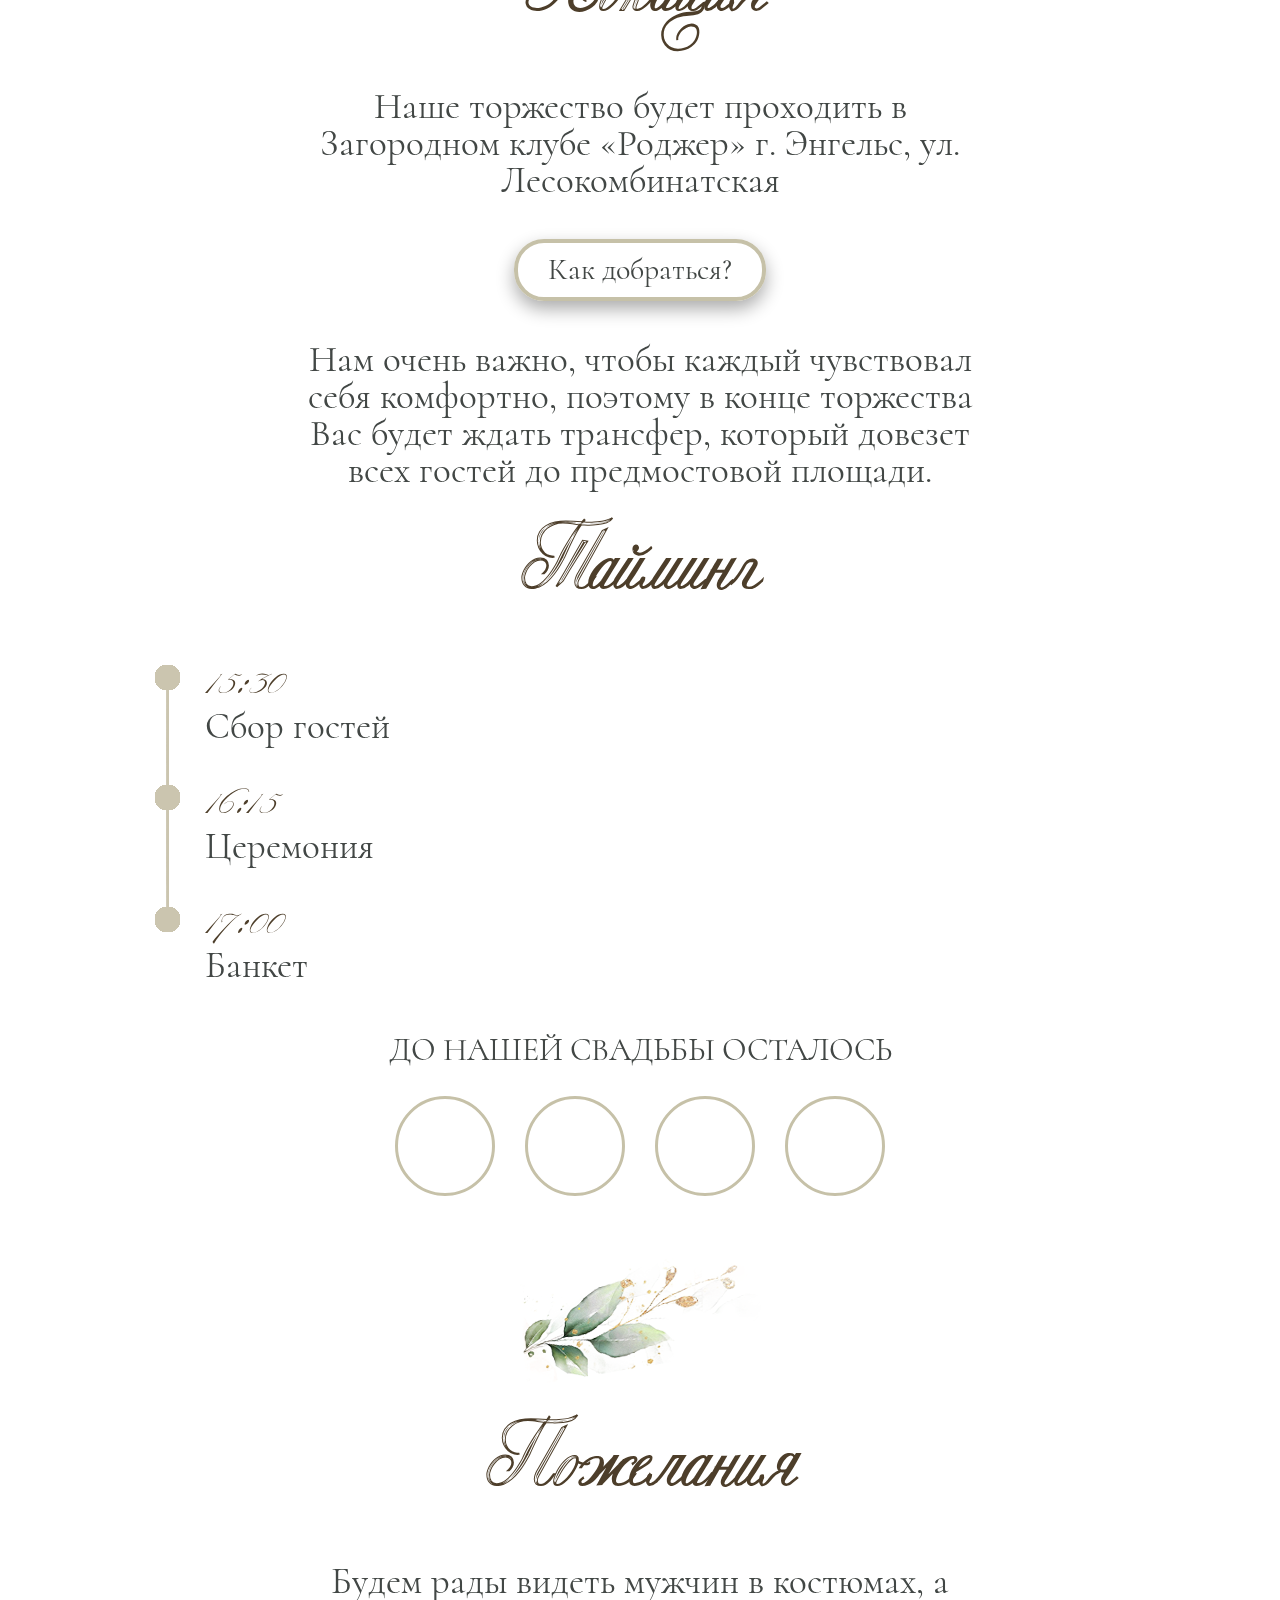
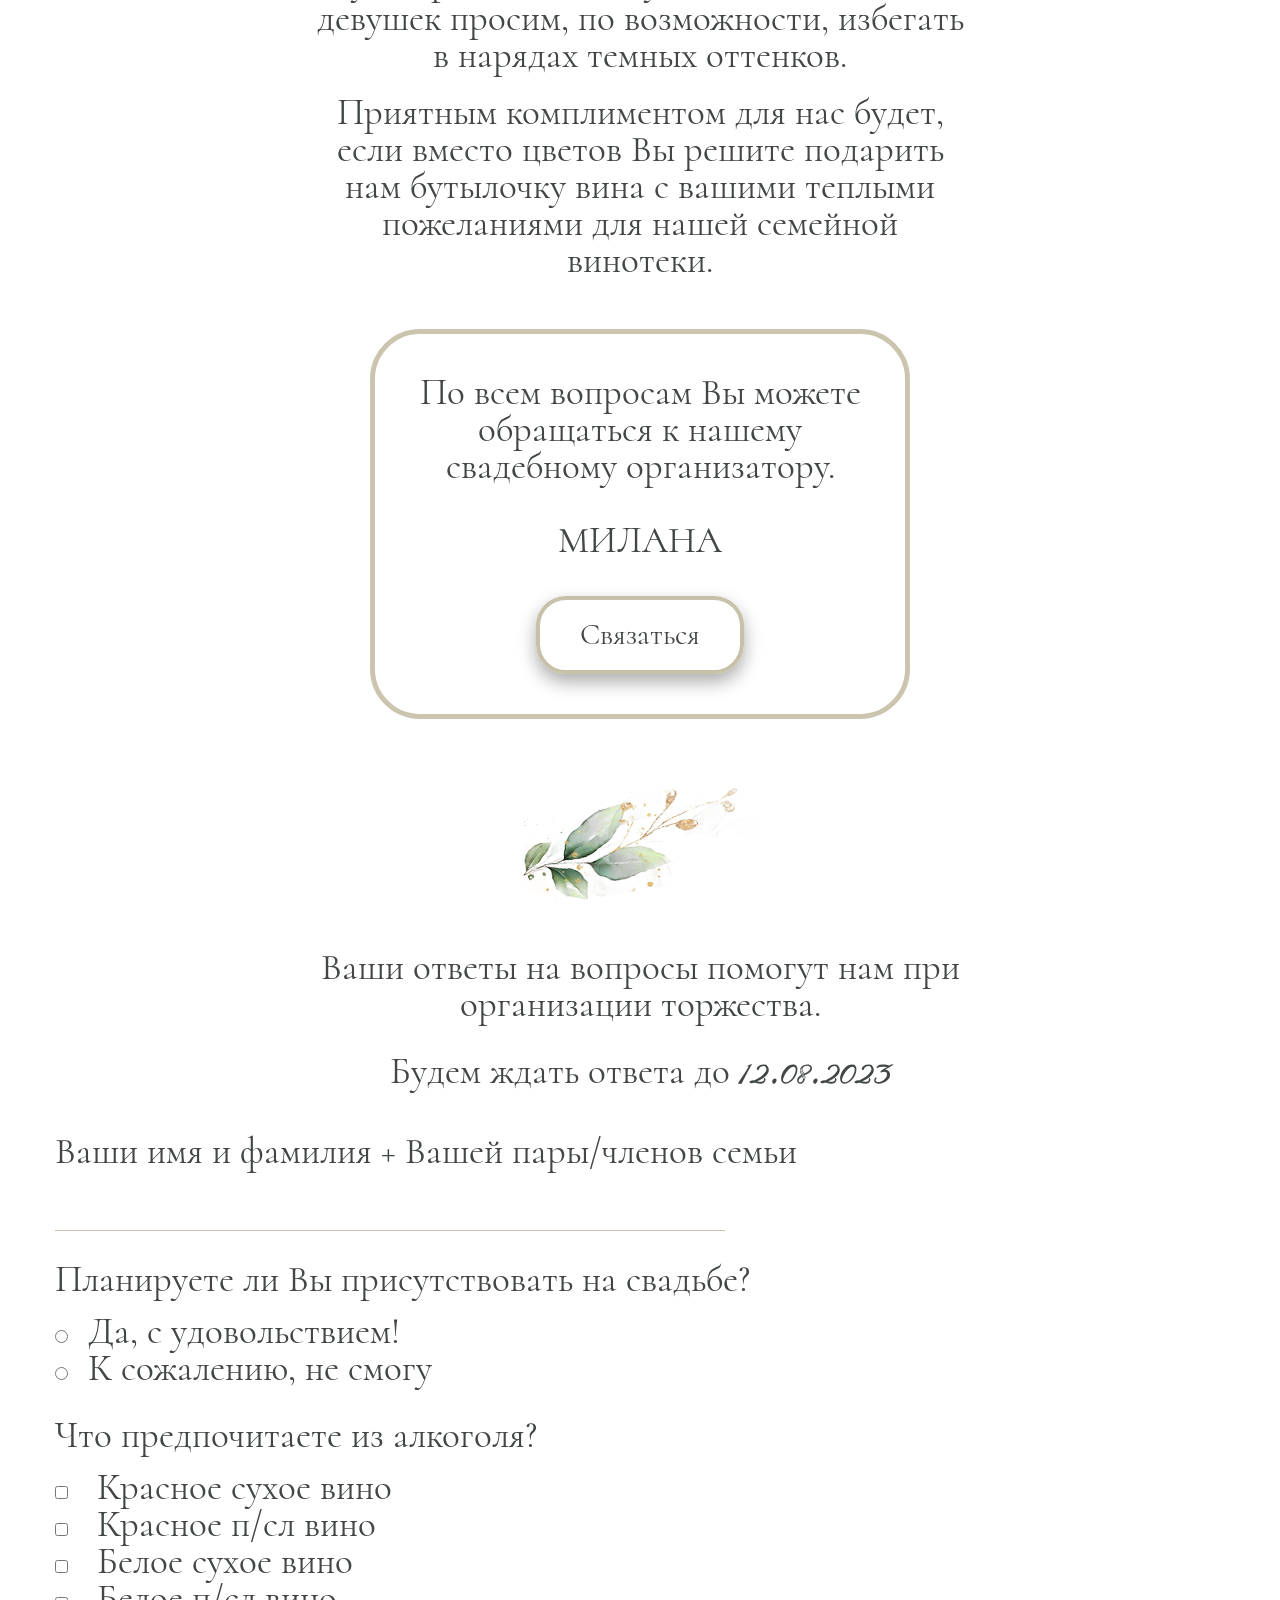
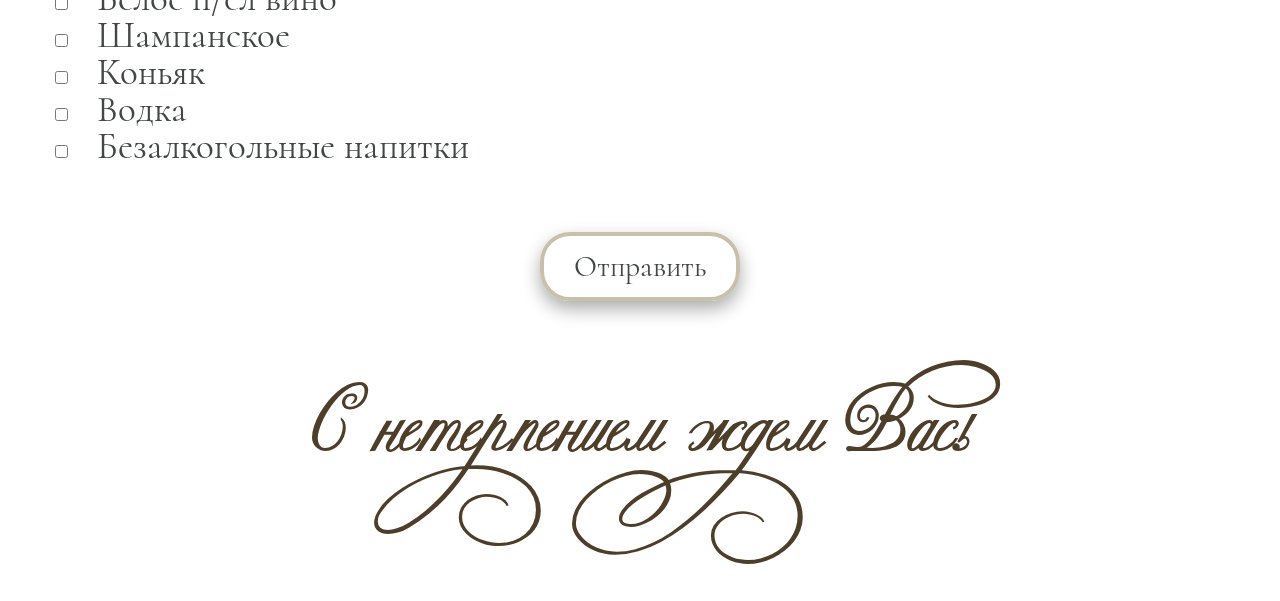
==== commit d4789603: "counter" ====
--- a/index.html
+++ b/index.html
@@ -8,7 +8,8 @@
    <meta http-equiv="X-UA-Compatible" content="IE=edge">
    <link rel="stylesheet" href="css/style.css">
    <link rel="stylesheet" href="css/custom.css">
-   <link rel="shortcut icon" href="favicon.ico"> <!--иконка в браузере-->
+  
+<!--иконка в браузере-->
    <!-- <meta name="robots" content="noindex, nofollow" /> -->
    <!-- <meta name="viewport" content="width=device-width, initial-scale=1.0" /> -->
    <meta name="viewport" content="width=device-width, initial-scale=1.0, maximum-scale=1.0, user-scalable=0" />
@@ -53,7 +54,9 @@
                и счастливый день в нашей жизни –
                день нашей свадьбы!
             </p>
-            <h2 class="rotate">—</h2>
+            <div class="counter-img">
+               <img src="./img/tire.png" alt="Картинка">
+            </div>
             <div class="location-block">
                <h2>Локация</h2>
                <div class="text">
@@ -90,9 +93,16 @@
             </div>
             <div class="wedding__counter">
                <h3>До нашей свадьбы осталось</h3>
-               <div class="counter">
-
-               </div>
+               <p id="timer" class="timer">
+                  <span class="counter__round" id="timer-days">
+                    
+                  </span>
+                  <span class="counter__round" id="timer-hours">
+                 
+                  </span>
+                  <span class="counter__round" id="timer-mins"></span>
+                  <span class="counter__round" id="timer-secs"></span>
+              </p>
                <div class="counter-img">
                   <img src="./img/tsvetok_183.png" alt="картинка">
                </div>
@@ -195,6 +205,8 @@
 
 <!--собираются кусочки js которые я пишу -->
 <script src="js/main.js"></script>
+<!--счетчик -->
+<script src="js/counter.js"></script>
 </body>
 
 </html>--- a/css/style.css
+++ b/css/style.css
@@ -293,6 +293,11 @@
 }
 @media (max-width: 395px) {
   .h1.and {
+    left: -22%;
+  }
+}
+@media (max-width: 350px) {
+  .h1.and {
     left: -42%;
   }
 }
@@ -311,17 +316,13 @@
 @media (max-width: 479.98px) {
   .ilya {
     top: 12%;
-    right: -30%;
-  }
-}
-@media (max-width: 395px) {
-  .ilya {
-    left: -42%;
+    right: -40%;
   }
 }
 @media (max-width: 350px) {
   .ilya {
     font-size: 80px;
+    left: -45%;
   }
 }
 
@@ -344,12 +345,13 @@
 }
 @media (max-width: 395px) {
   .daria {
-    left: -42%;
+    left: -32%;
   }
 }
 @media (max-width: 350px) {
   .daria {
     font-size: 80px;
+    left: -45%;
   }
 }
 
@@ -525,6 +527,7 @@
 }
 
 h3 {
+  margin: 0px 0px 30px 0px;
   font-size: 32px;
   color: #424745;
   text-transform: uppercase;
@@ -537,6 +540,10 @@
 
 .margin {
   margin: 0 auto 20px;
+}
+
+.counter-img {
+  margin: 50px 0px 40px 0px;
 }
 
 .time-block {
@@ -607,6 +614,63 @@
 
 .text-day {
   margin-top: 30px;
+}
+
+.timer {
+  display: -webkit-box;
+  display: -ms-flexbox;
+  display: flex;
+  -webkit-box-align: center;
+      -ms-flex-align: center;
+          align-items: center;
+  -webkit-box-pack: center;
+      -ms-flex-pack: center;
+          justify-content: center;
+}
+
+.counter__round {
+  display: block;
+  height: 100px;
+  width: 100px;
+  border-radius: 50%;
+  border: 3px solid #c6c1a8;
+  font-size: 45px;
+  font-weight: 900;
+  line-height: 170%;
+}
+@media (max-width: 555px) {
+  .counter__round {
+    height: 70px;
+    width: 70px;
+    line-height: 120%;
+  }
+}
+@media (max-width: 380px) {
+  .counter__round {
+    font-size: 35px;
+    height: 60px;
+    width: 60px;
+  }
+}
+
+.counter__round:not(:last-child) {
+  margin-right: 30px;
+}
+@media (max-width: 555px) {
+  .counter__round:not(:last-child) {
+    margin-right: 15px;
+  }
+}
+
+.label {
+  font-family: "Cormorant-Regular", serif;
+  font-size: 25px;
+  margin: 10px 0px 0px 0px;
+}
+@media (max-width: 380px) {
+  .label {
+    font-size: 20px;
+  }
 }
 
 .g-form__input-wrapper .text {
@@ -723,16 +787,16 @@
 .element-animation {
   opacity: 0;
   -webkit-transform: translateY(20px);
-      -ms-transform: translateY(20px);
-          transform: translateY(20px);
+  -ms-transform: translateY(20px);
+      transform: translateY(20px);
 }
 
 .element-animation.element-show {
   opacity: 1;
+  -webkit-transform: translateY(0%);
   -webkit-transition: all 3.5s;
   -o-transition: all 3.5s;
   transition: all 3.5s;
-  -webkit-transform: translateY(0%);
-      -ms-transform: translateY(0%);
-          transform: translateY(0%);
+  -ms-transform: translateY(0%);
+      transform: translateY(0%);
 }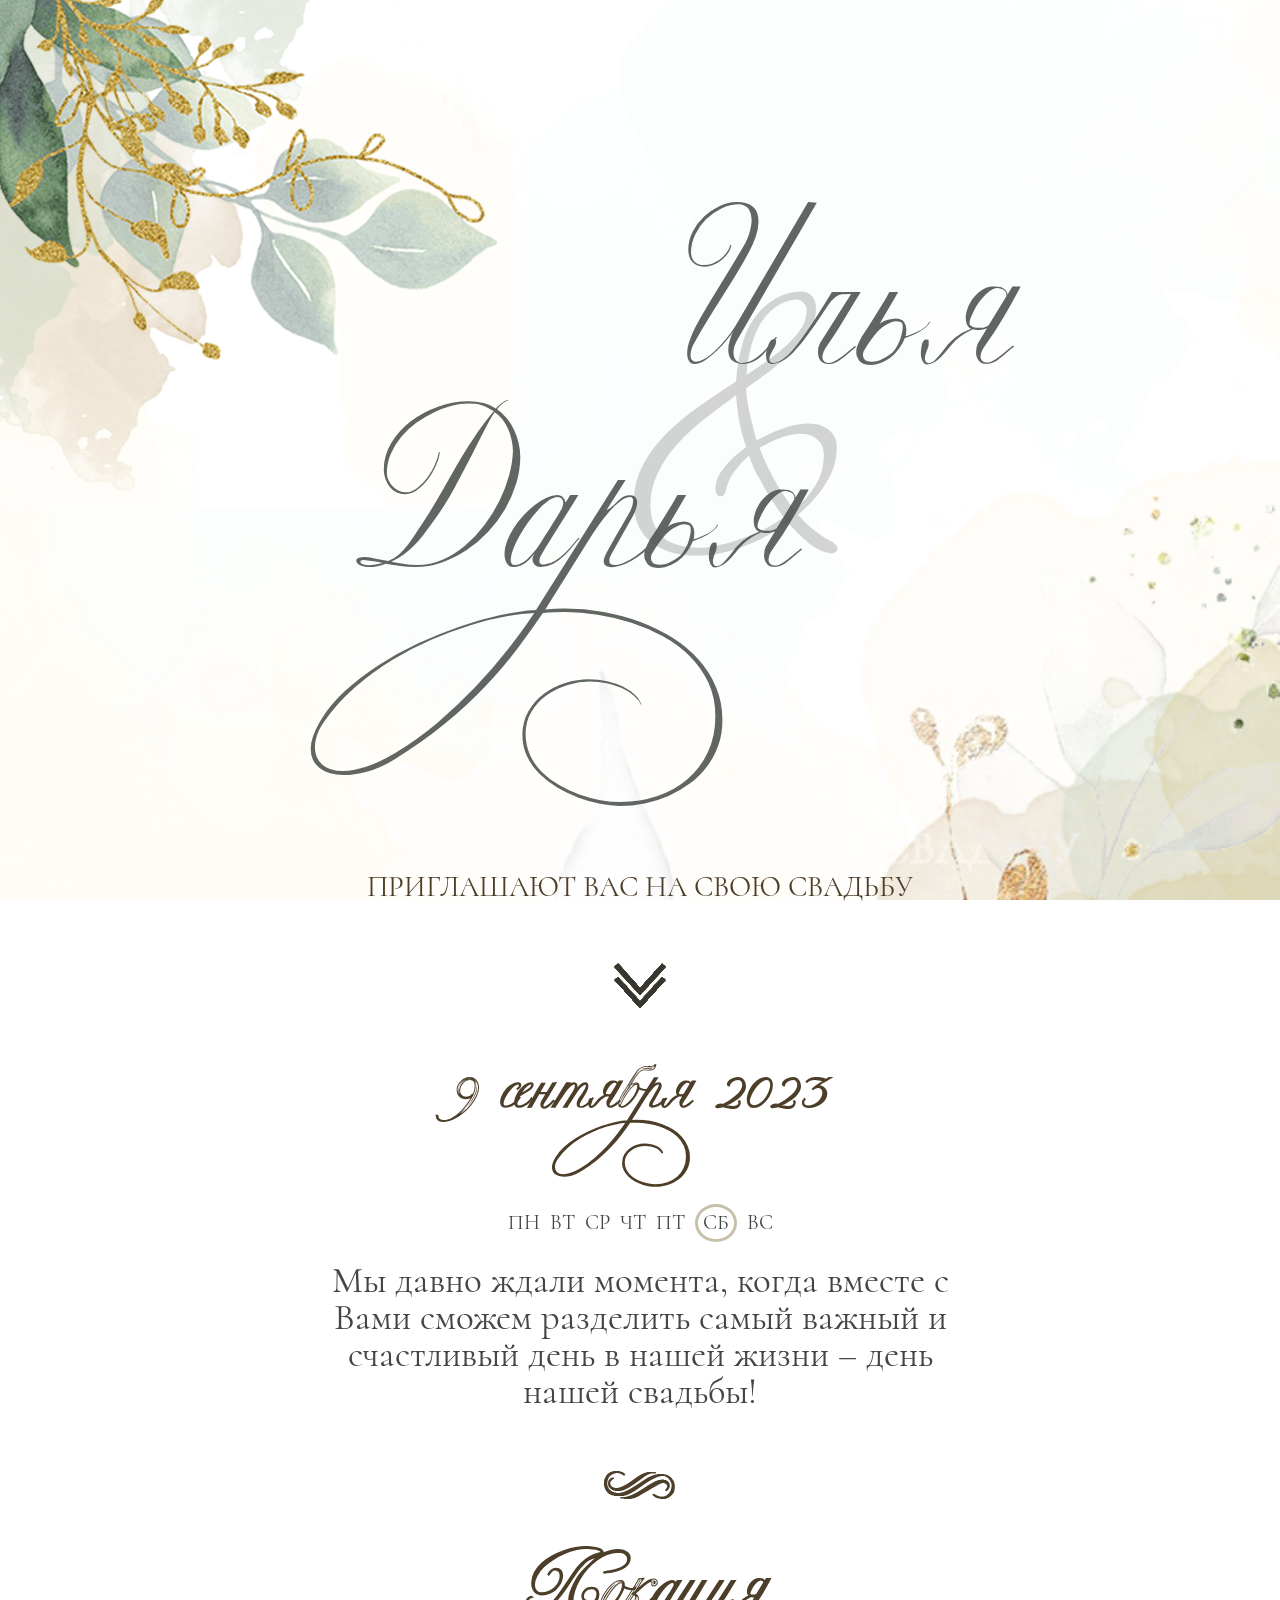
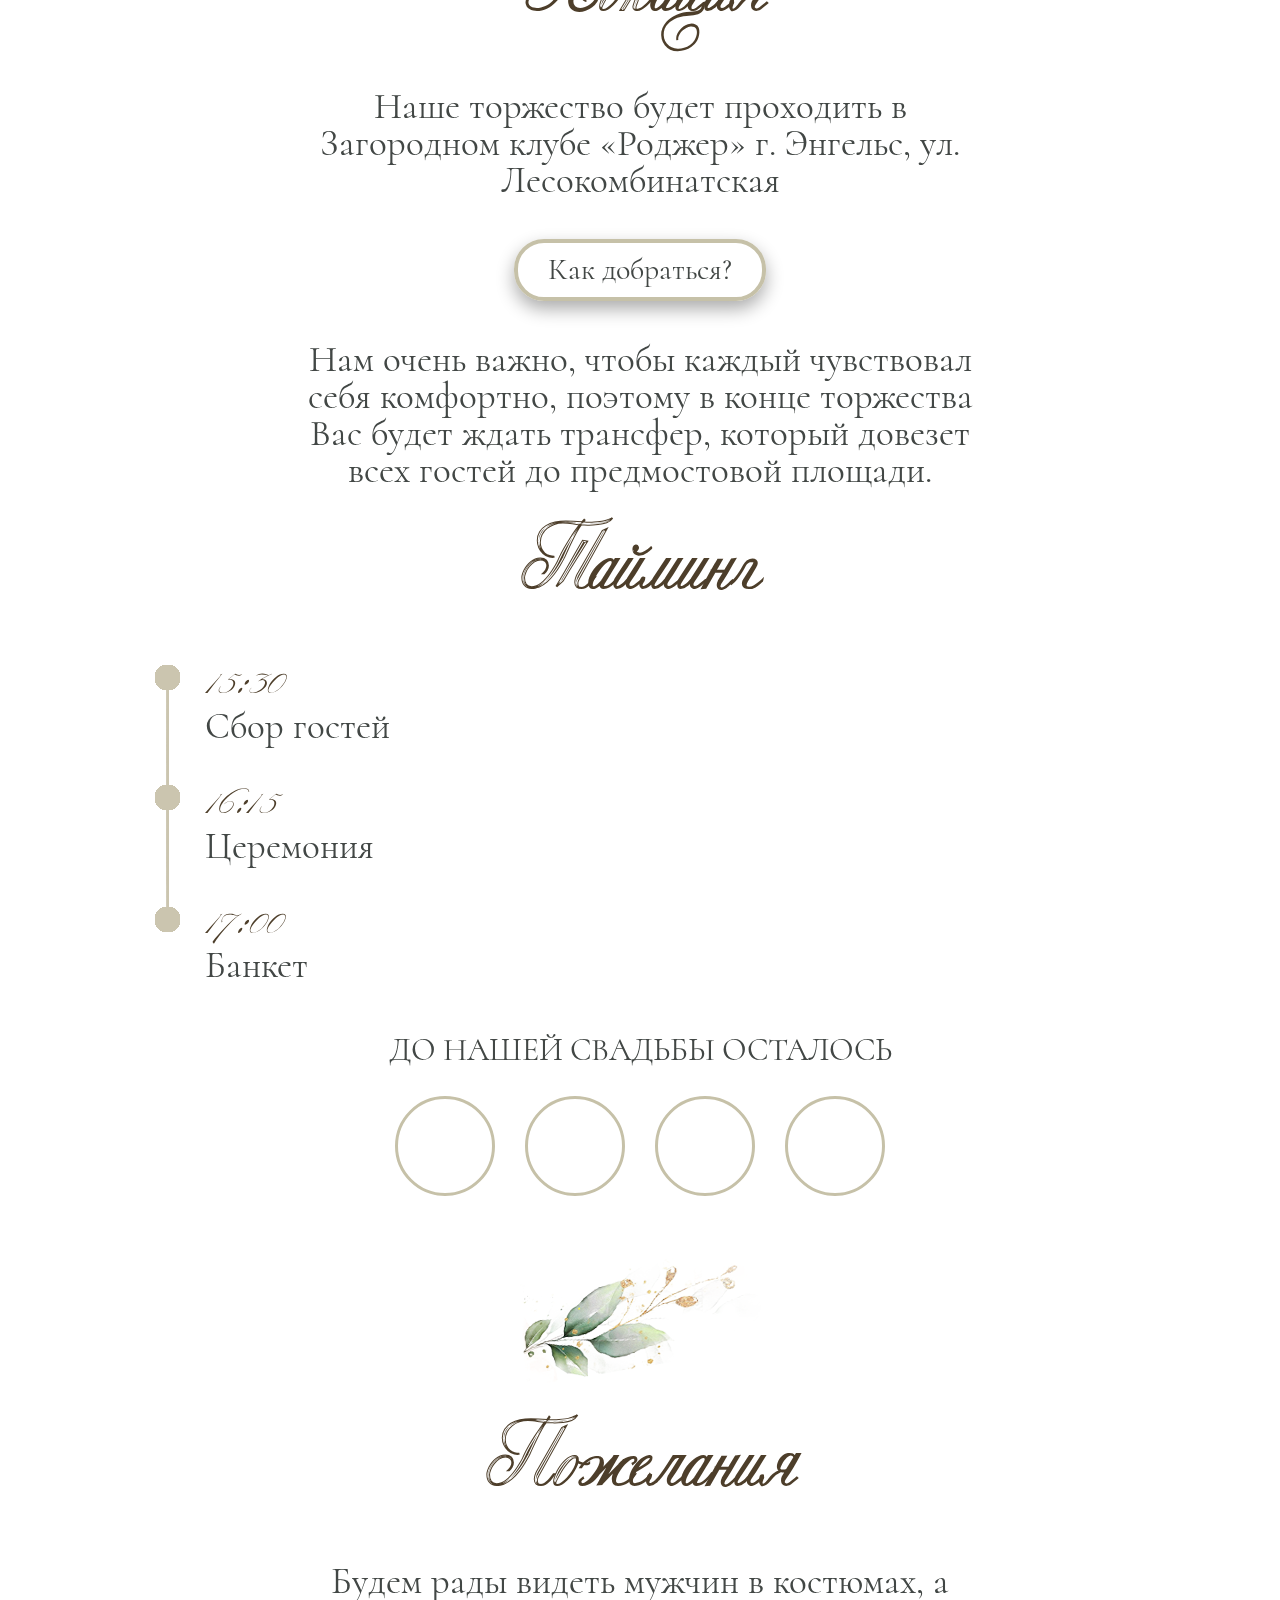
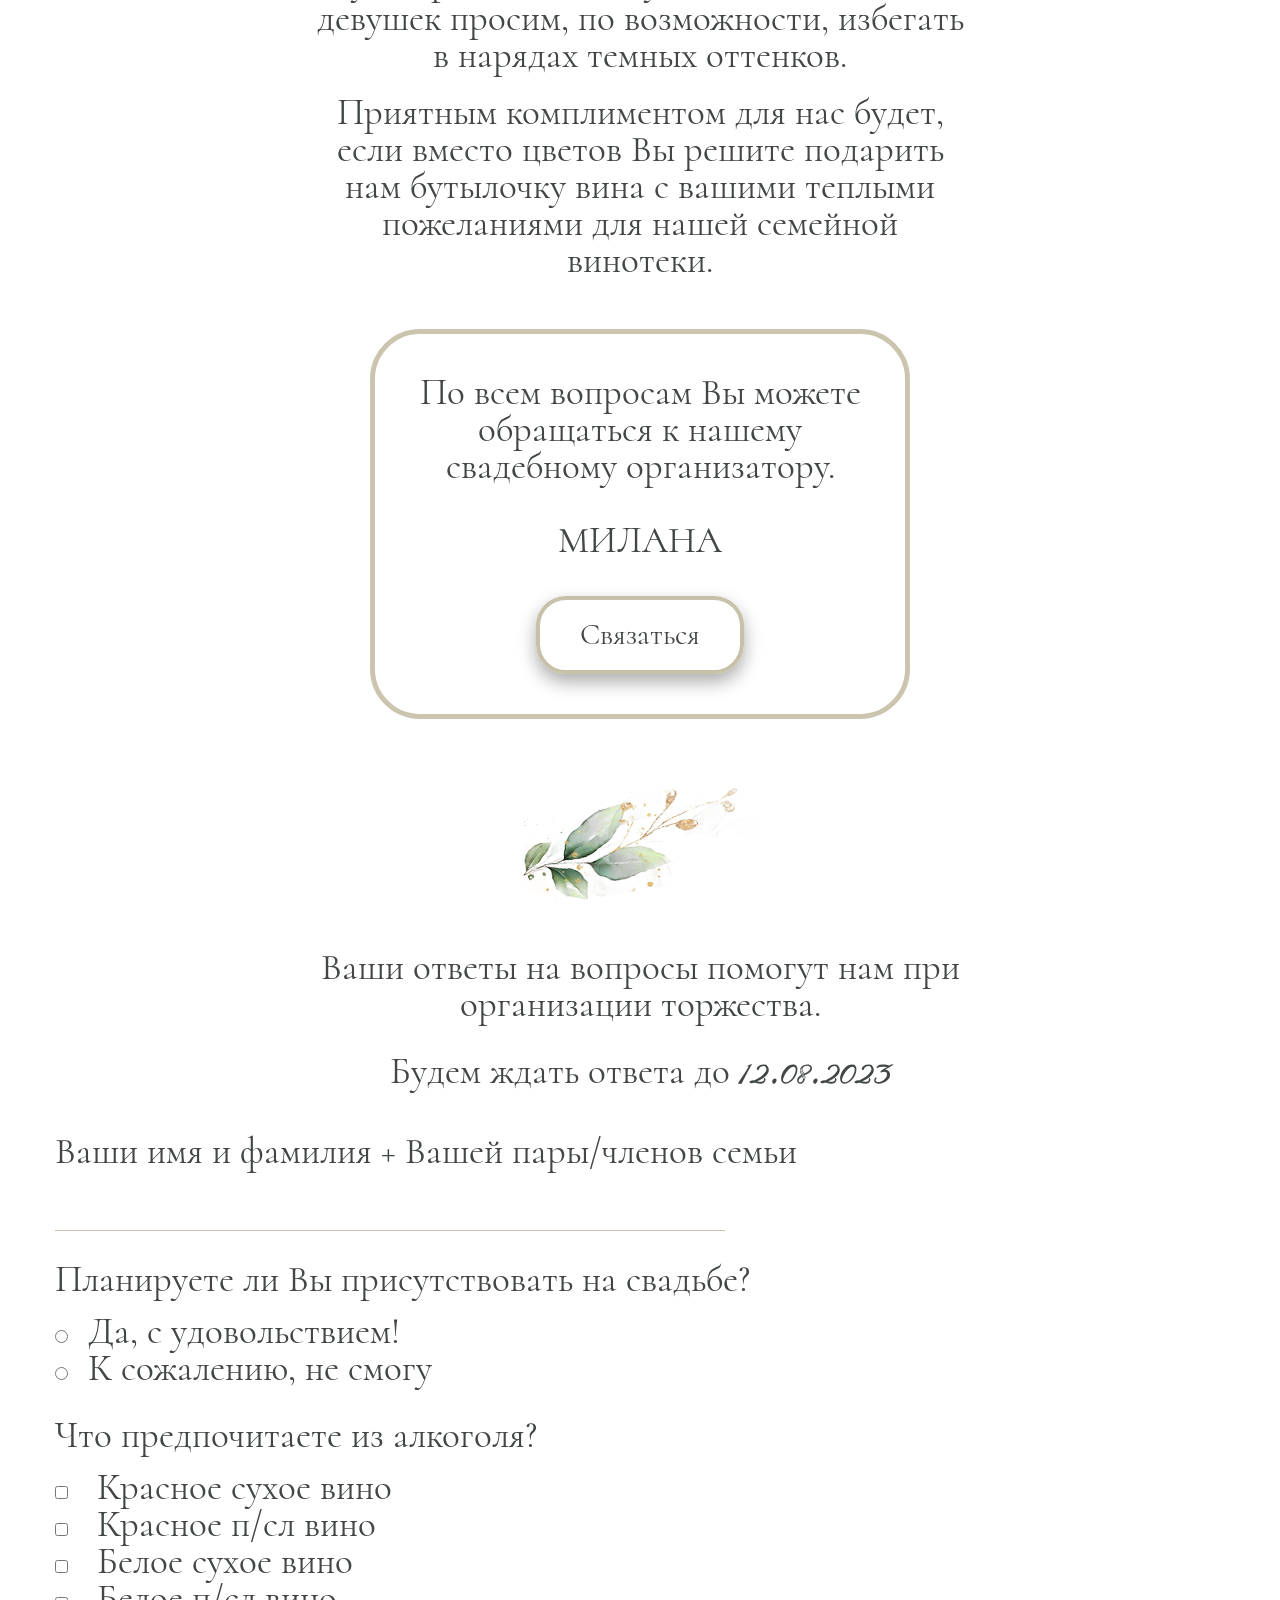
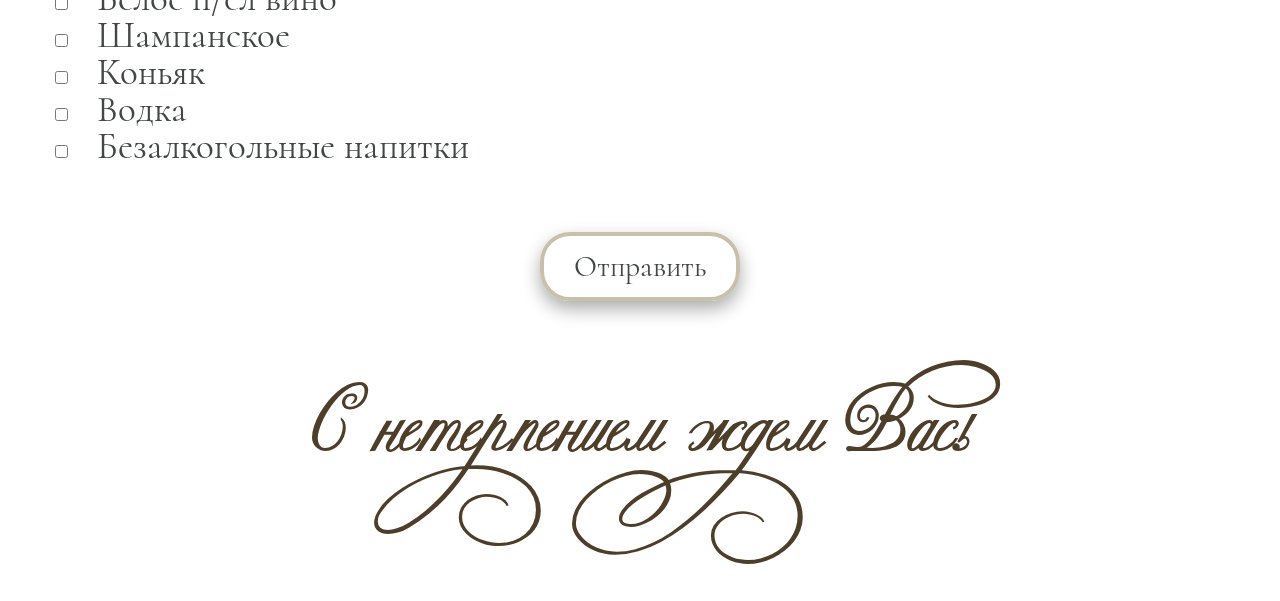
==== commit b3aad665: "fix1" ====
--- a/index.html
+++ b/index.html
@@ -18,8 +18,12 @@
 <body>
 
    <main class="main fon__scroll">
-      <div class="fon-top">
-         <img src="./img/fon_top.png" alt="Картинка">
+      <div class="fon-top pk">
+         <img src="./img/fon_top_pk.png" alt="Картинка">
+        
+      </div>
+      <div class="fon-top tel">
+         <img src="./img/fon_top_tel.png" alt="Картинка">
       </div>
       <div class="wrapper">
          <div class="container">
--- a/css/style.css
+++ b/css/style.css
@@ -166,6 +166,28 @@
   position: absolute;
   left: 0;
   top: 0;
+  z-index: -1;
+}
+
+.fon-top.tel {
+  display: none;
+}
+@media (max-width: 767.98px) {
+  .fon-top.tel {
+    display: block;
+  }
+  .fon-top.tel img {
+    max-width: 100%;
+  }
+}
+
+.fon-top.pk {
+  display: none;
+}
+@media (min-width: 767.98px) {
+  .fon-top.pk {
+    display: block;
+  }
 }
 
 .fon-top img {
@@ -188,44 +210,18 @@
 
 body:before {
   content: "";
-  background: url("../img/fon_main.png") no-repeat center center;
+  background: url("../img/fon_main.png") no-repeat right bottom;
   position: fixed;
   background-size: cover;
-  height: 100%;
-  left: 0;
-  top: 0;
-  width: 100%;
+  height: 100vh;
+  right: 0;
+  bottom: 0;
+  width: 100vw;
+  background-position: right 50%;
   z-index: -1;
   will-change: transform;
 }
-/*
-.fon__scroll {
-   -webkit-background-image: url('../img/fon_main.png');
-   -webkit-background-repeat: no-repeat;
-   -webkit-background-attachment: fixed;
-   -webkit-background-position: right 50%;
-   -webkit-background-size: 100%;
-   background-image: url('../img/fon_main.png');
-   background-repeat: no-repeat;
-   background-attachment: fixed;
-   background-position: right 50%;
-   background-size: 100%;
-
-   @media (max-width:$md3+px) {
-      -webkit-background-image: url('../img/fon_main.png');
-      -webkit-background-repeat: no-repeat;
-      -webkit-background-attachment: fixed;
-      -webkit-background-position: right 70%;
-      -webkit-background-size: 100%;
-      background-image: url('../img/fon_main.png');
-      background-repeat: no-repeat;
-      background-attachment: fixed;
-      background-position: right 70%;
-      background-size: 100%;
-   }
-
-}
-*/
+
 .main-title {
   padding: 350px 30px 100px 30px;
   position: relative;
@@ -255,7 +251,7 @@
     font-size: 100px;
   }
 }
-@media (max-width: 280px) {
+@media (max-width: 420px) {
   .h1 {
     font-size: 80px;
   }
@@ -264,7 +260,7 @@
 .h1.and {
   font-family: Nicolettascript;
   opacity: 0.38;
-  font-size: 320px;
+  font-size: 360px;
   line-height: 1.2;
   font-weight: 400;
   color: #8f8f8f;
@@ -276,29 +272,36 @@
   .h1.and {
     font-size: 250px;
     top: 30%;
-    left: 15%;
-  }
-}
-@media (max-width: 479.98px) {
+    left: 20%;
+  }
+}
+@media (max-width: 630px) {
   .h1.and {
-    font-size: 150px;
-    top: 27%;
-    left: -5%;
-  }
-}
-@media (max-width: 280px) {
+    left: 5%;
+  }
+}
+@media (max-width: 479.98px) {
   .h1.and {
-    font-size: 100px;
-  }
-}
-@media (max-width: 395px) {
+    font-size: 280px;
+    top: 20%;
+    left: -4%;
+  }
+}
+@media (max-width: 420px) {
   .h1.and {
-    left: -22%;
-  }
-}
-@media (max-width: 350px) {
+    font-size: 200px;
+    left: -14%;
+  }
+}
+@media (max-width: 380px) {
   .h1.and {
-    left: -42%;
+    top: 25%;
+    font-size: 170px;
+  }
+}
+@media (max-width: 360px) {
+  .h1.and {
+    left: -20%;
   }
 }
 
@@ -308,24 +311,16 @@
   z-index: 2;
   top: 20%;
 }
-@media (max-width: 767.98px) {
+@media (max-width: 479.98px) {
   .ilya {
-    right: -20%;
-  }
-}
-@media (max-width: 479.98px) {
+    right: -30%;
+  }
+}
+@media (max-width: 410px) {
   .ilya {
-    top: 12%;
-    right: -40%;
-  }
-}
-@media (max-width: 350px) {
-  .ilya {
-    font-size: 80px;
-    left: -45%;
-  }
-}
-
+    right: -50%;
+  }
+}
 .daria {
   position: absolute;
   left: 0;
@@ -334,24 +329,24 @@
 }
 @media (max-width: 767.98px) {
   .daria {
-    left: -10%;
+    left: -8%;
   }
 }
 @media (max-width: 479.98px) {
   .daria {
-    top: 55%;
-    left: -25%;
-  }
-}
-@media (max-width: 395px) {
+    left: -20%;
+    top: 60%;
+  }
+}
+@media (max-width: 410px) {
   .daria {
-    left: -32%;
+    left: -38%;
+    top: 45%;
   }
 }
 @media (max-width: 350px) {
   .daria {
-    font-size: 80px;
-    left: -45%;
+    left: -42%;
   }
 }
 
@@ -359,7 +354,7 @@
   font-family: "Cormorant-Regular", serif;
   font-size: 28.8px;
   line-height: 1.2;
-  font-weight: 700;
+  font-weight: 400;
   color: #4d3e2a;
 }
 
@@ -666,6 +661,7 @@
   font-family: "Cormorant-Regular", serif;
   font-size: 25px;
   margin: 10px 0px 0px 0px;
+  font-weight: 400;
 }
 @media (max-width: 380px) {
   .label {
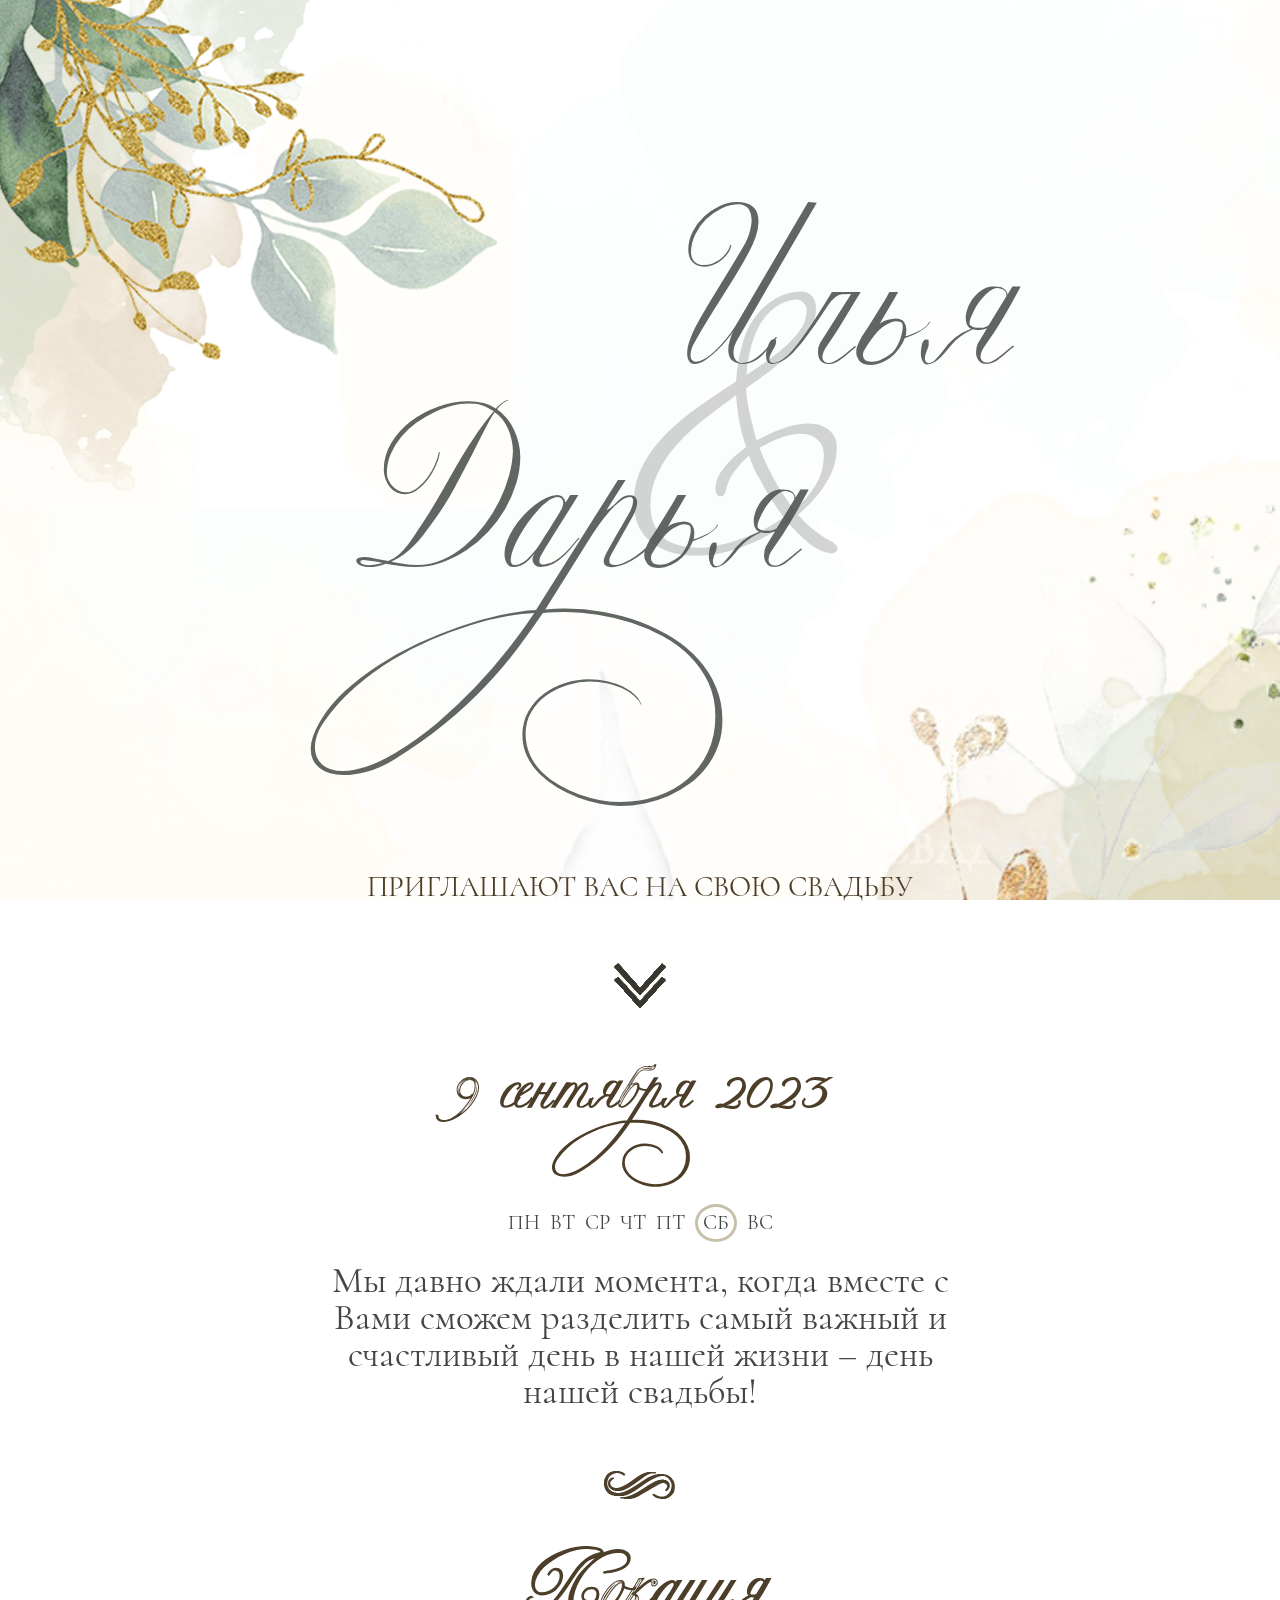
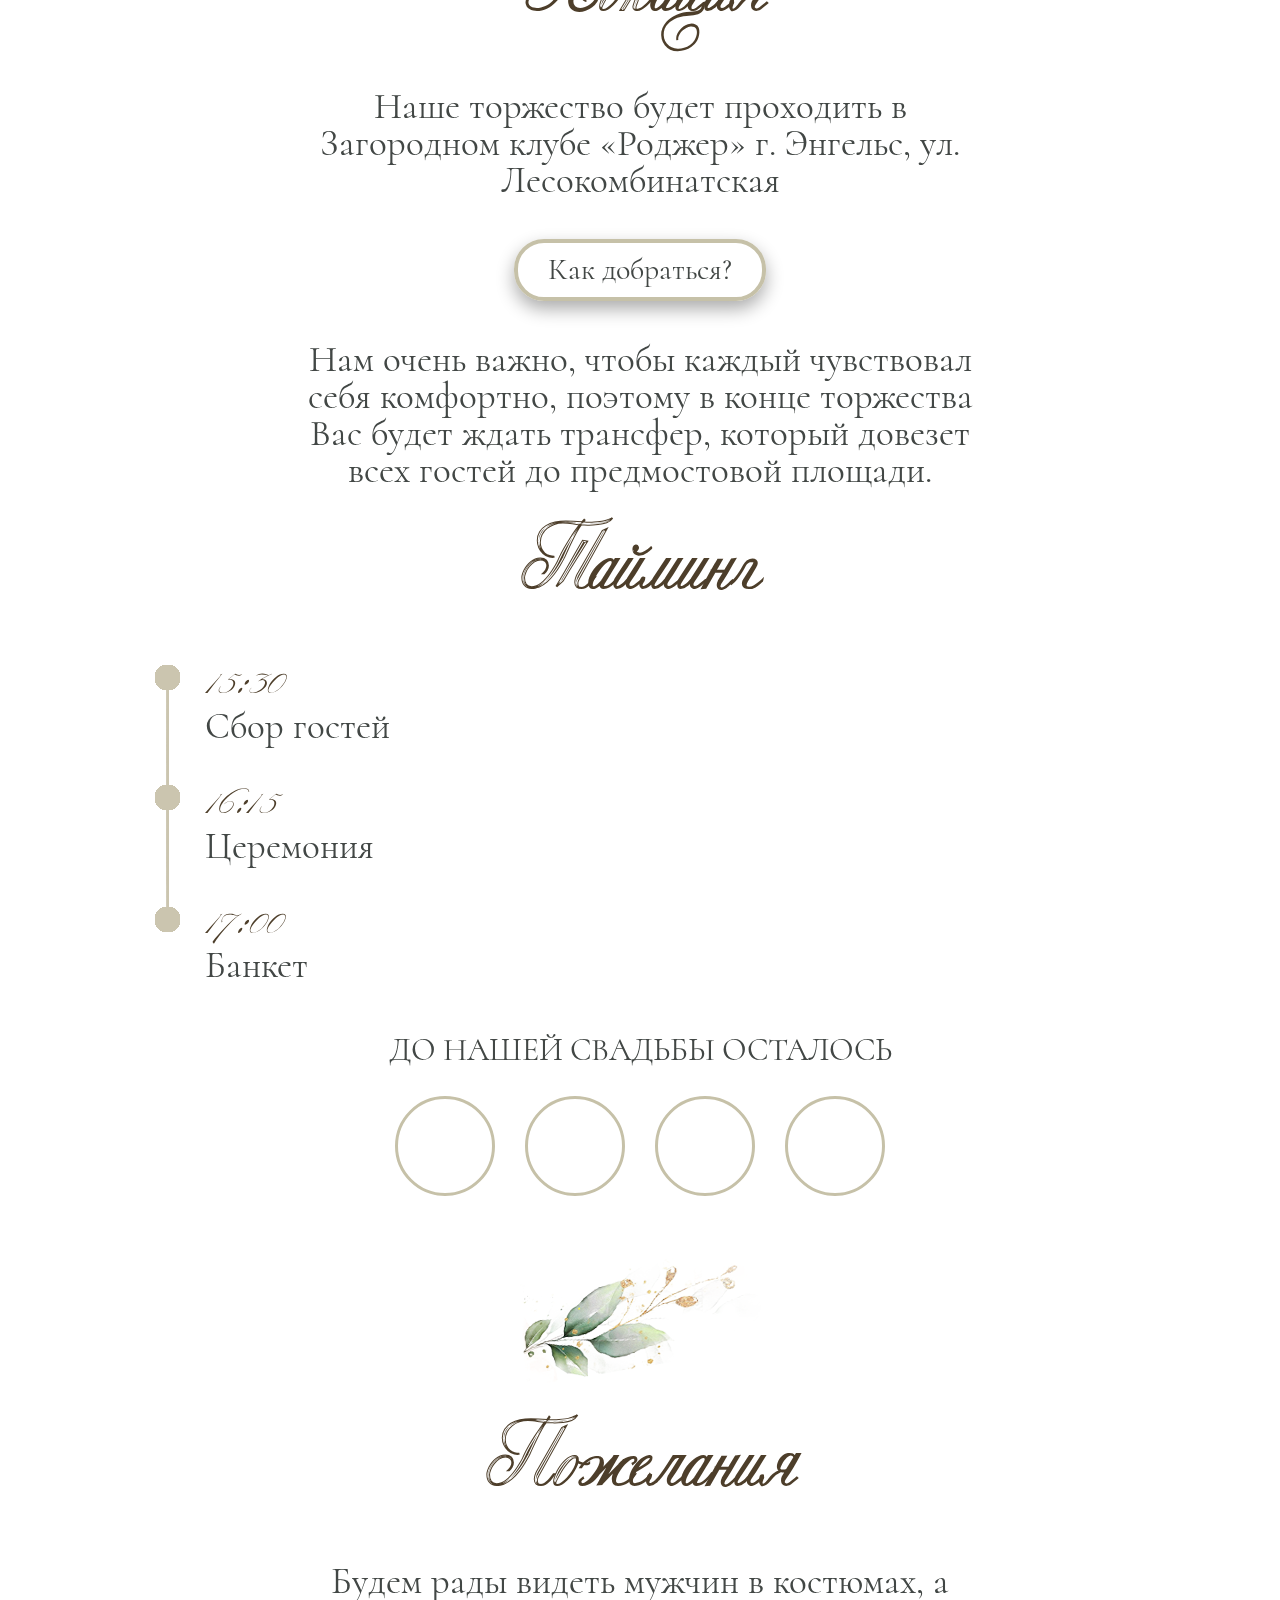
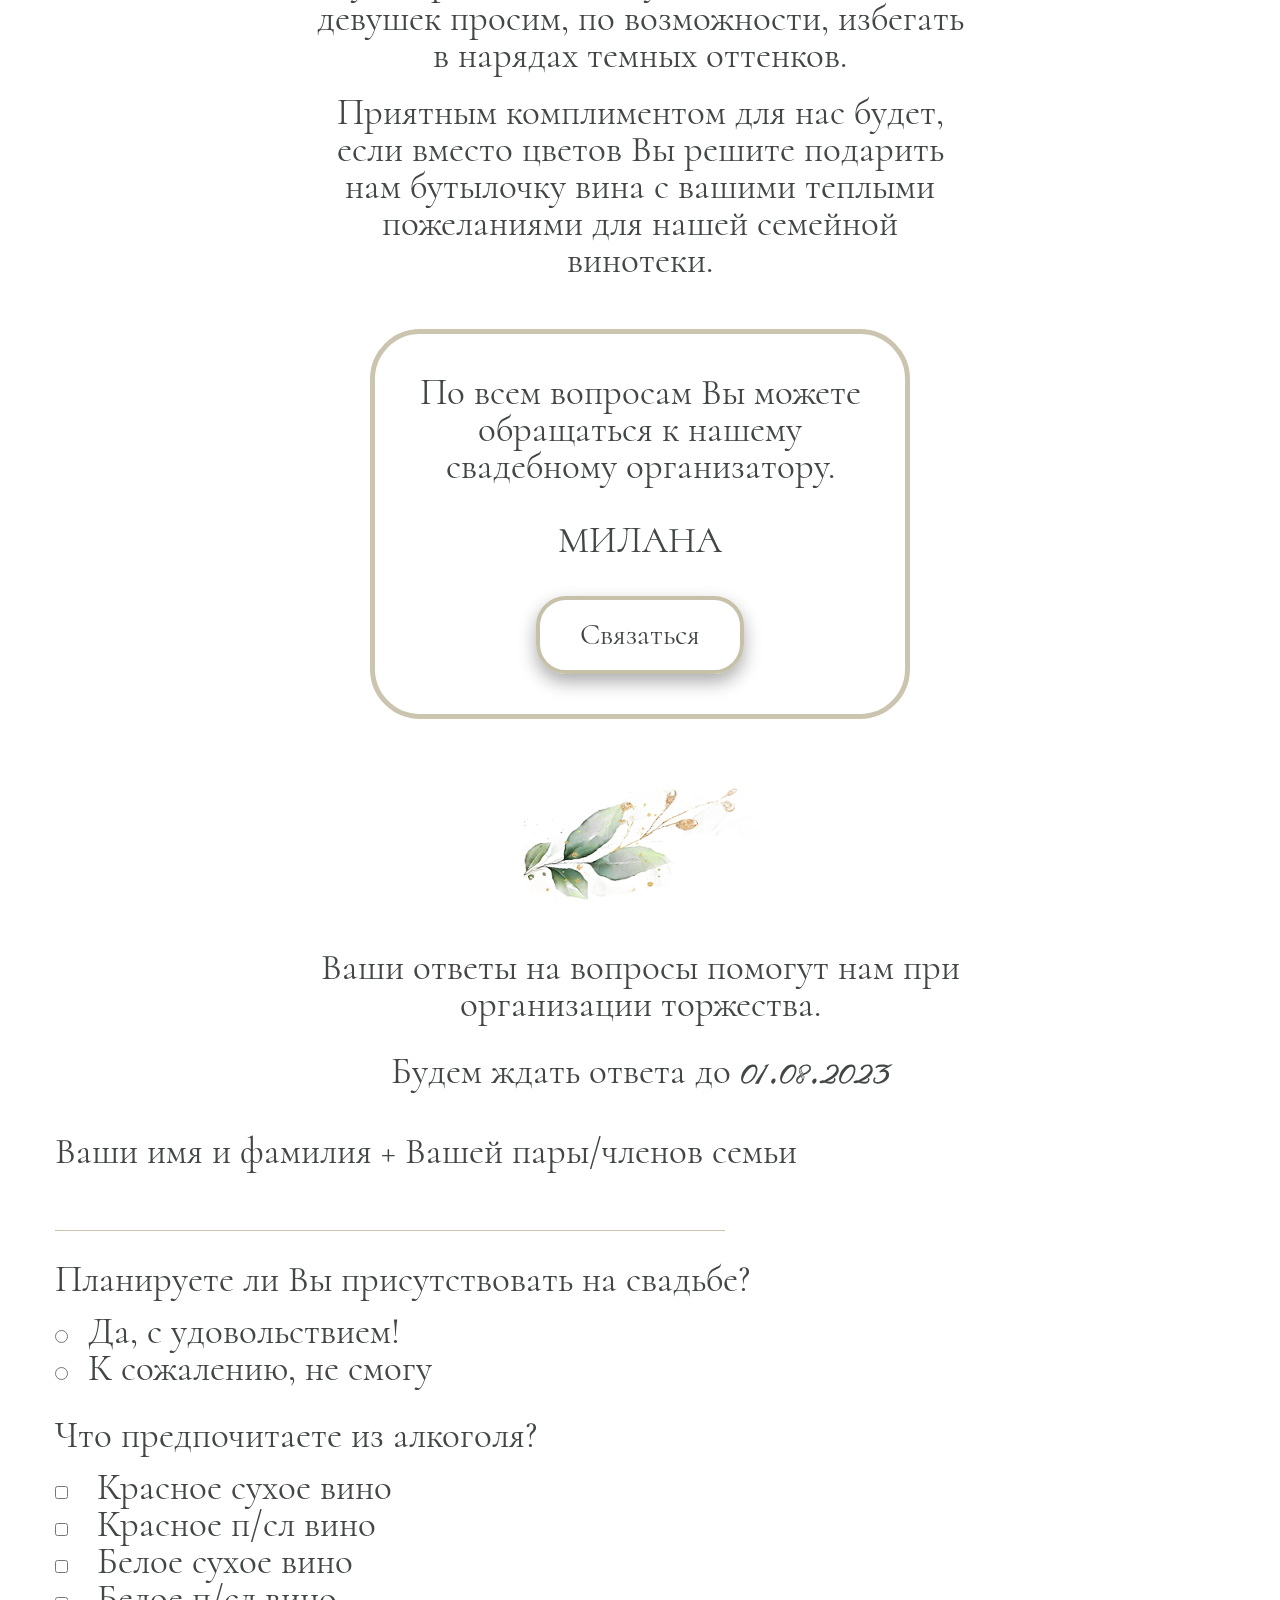
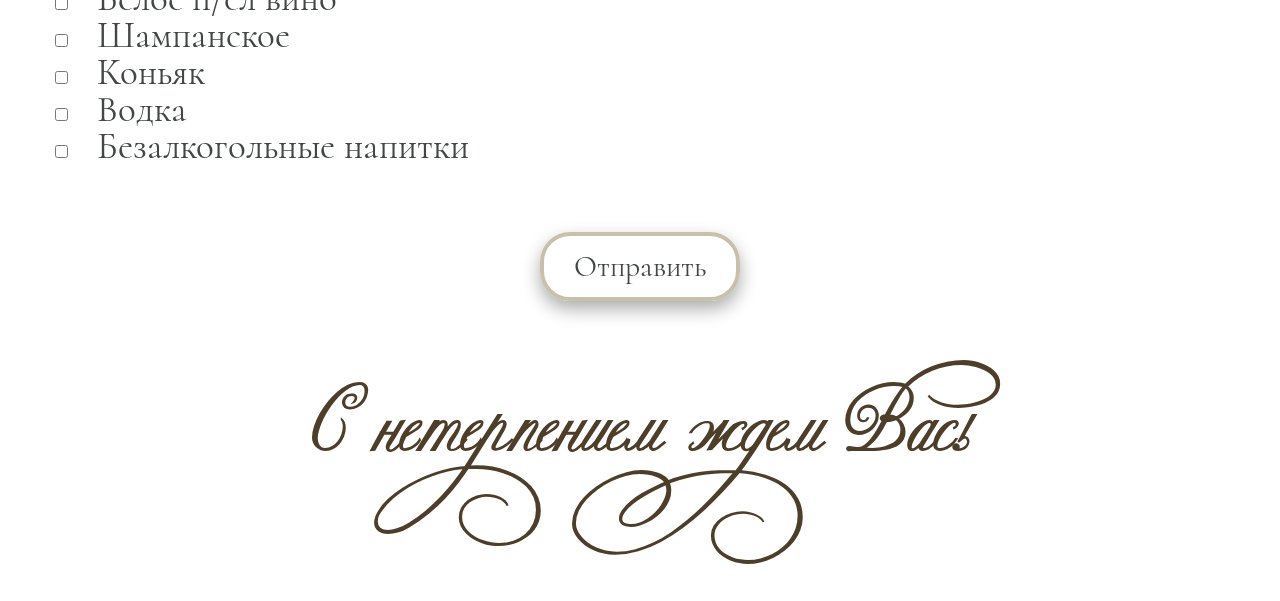
==== commit 230fa628: "fix2" ====
--- a/index.html
+++ b/index.html
@@ -140,7 +140,7 @@
                <div class="g-form__preloader"></div>
                <div class="g-form__inputs">
                   <p class="text">Ваши ответы на вопросы помогут нам при <br> организации торжества.</p>
-                  <p class="text text-day">Будем ждать ответа до <span class="day">12.08.2023</span></p>
+                  <p class="text text-day">Будем ждать ответа до <span class="day">01.08.2023</span></p>
                   <br>
                   <fieldset class="g-form__input-wrapper">
                      <p class="text-margin">Ваши имя и фамилия + Вашей пары/членов семьи</p>
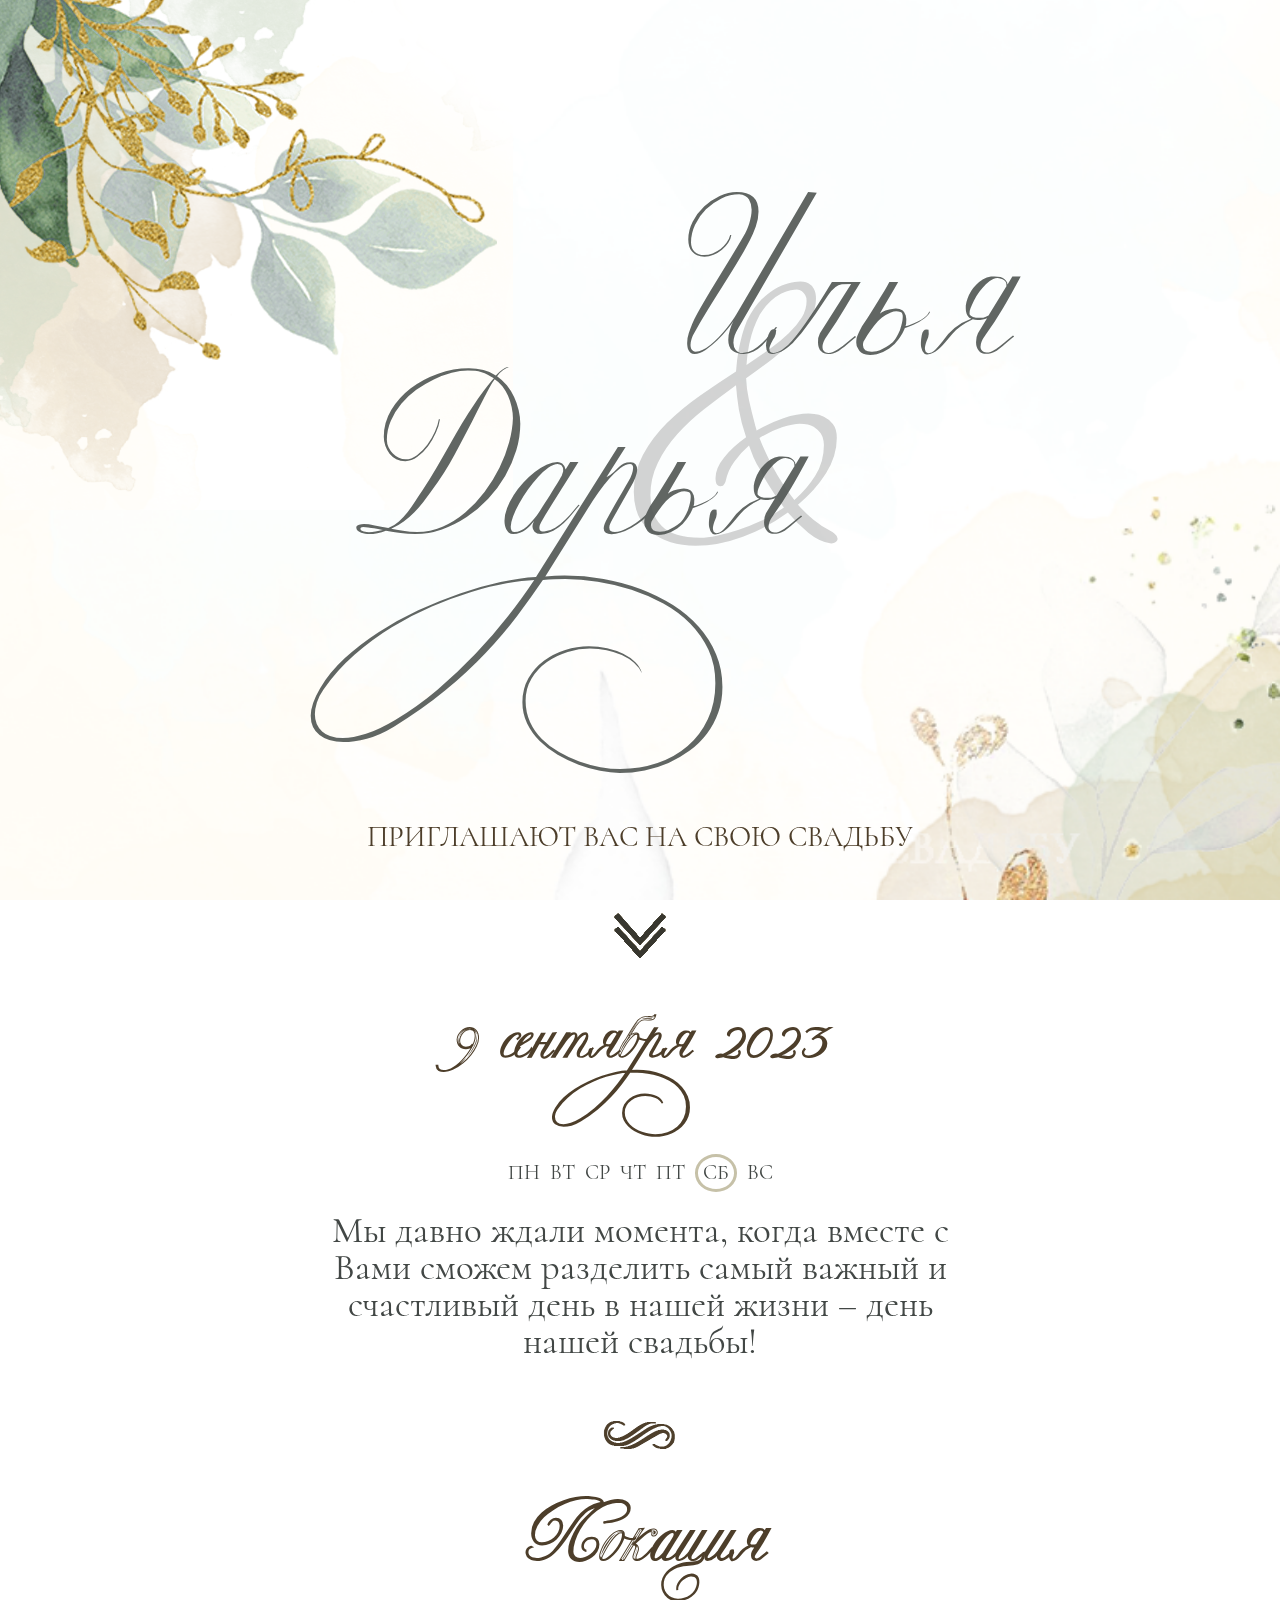
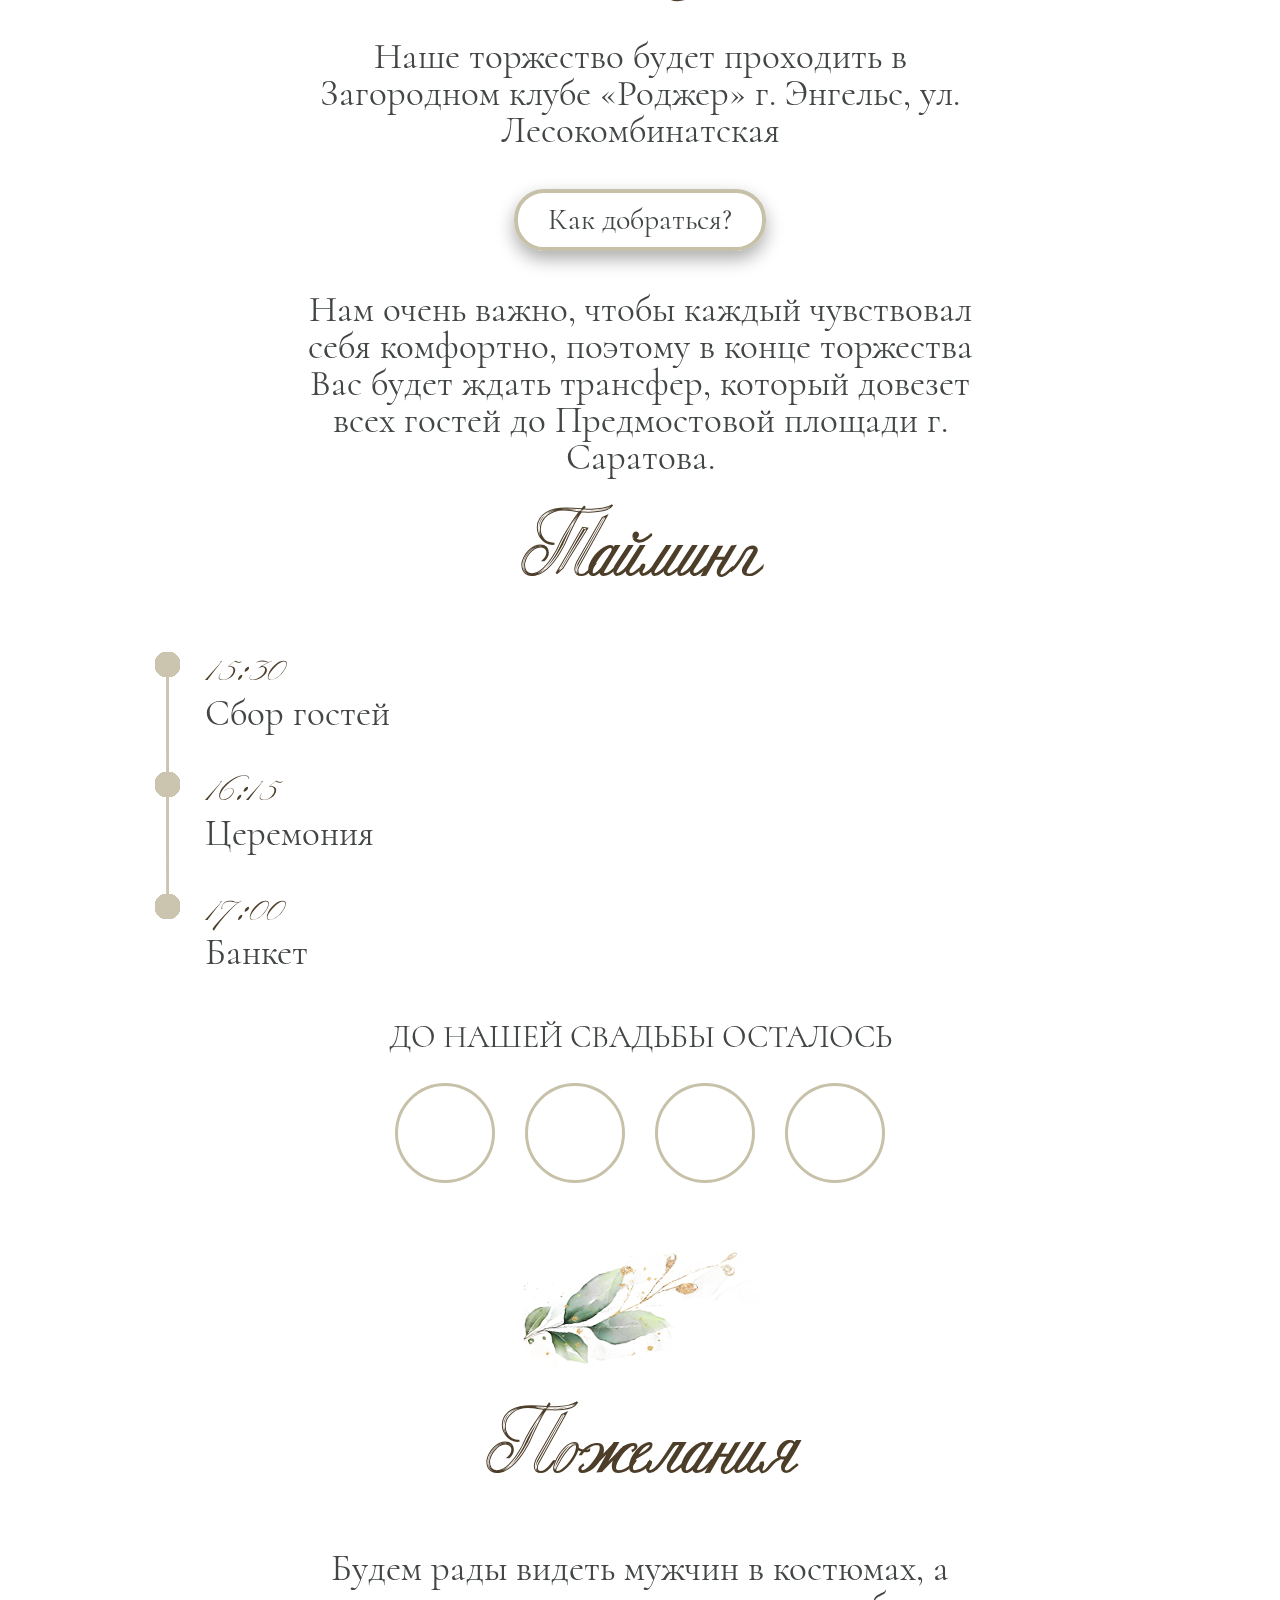
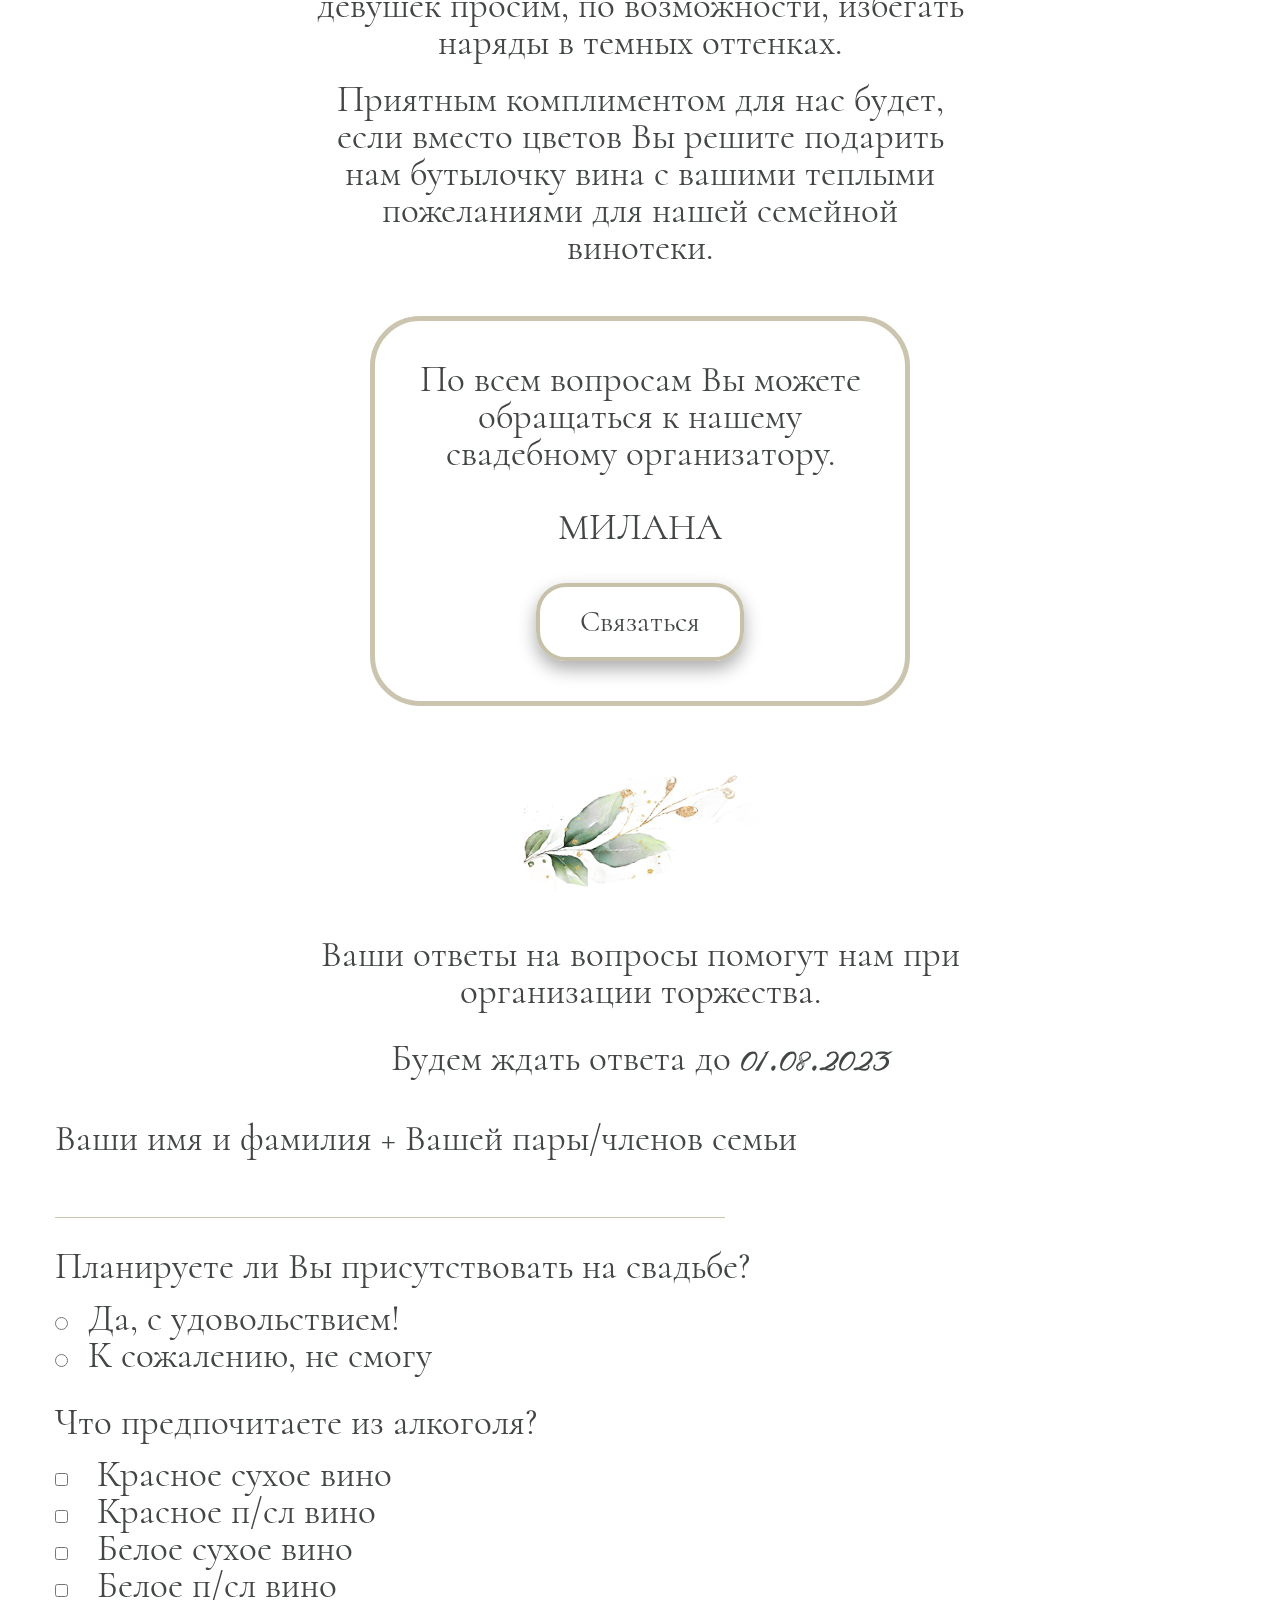
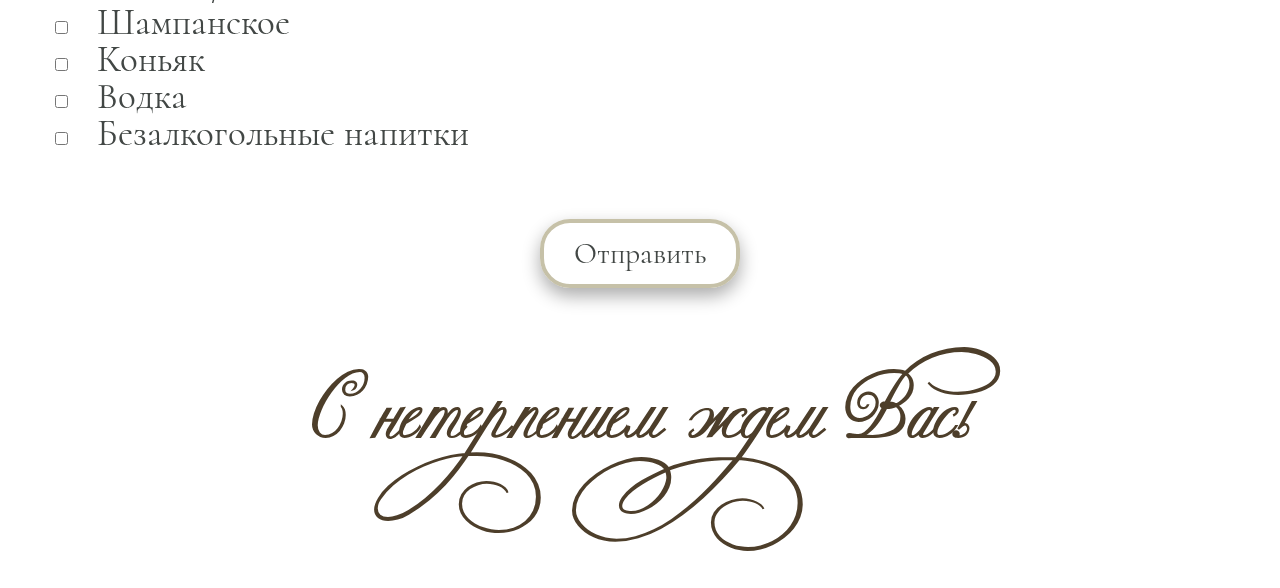
==== commit 69147a88: "fix text1" ====
--- a/index.html
+++ b/index.html
@@ -8,8 +8,8 @@
    <meta http-equiv="X-UA-Compatible" content="IE=edge">
    <link rel="stylesheet" href="css/style.css">
    <link rel="stylesheet" href="css/custom.css">
-  
-<!--иконка в браузере-->
+
+   <!--иконка в браузере-->
    <!-- <meta name="robots" content="noindex, nofollow" /> -->
    <!-- <meta name="viewport" content="width=device-width, initial-scale=1.0" /> -->
    <meta name="viewport" content="width=device-width, initial-scale=1.0, maximum-scale=1.0, user-scalable=0" />
@@ -20,7 +20,7 @@
    <main class="main fon__scroll">
       <div class="fon-top pk">
          <img src="./img/fon_top_pk.png" alt="Картинка">
-        
+
       </div>
       <div class="fon-top tel">
          <img src="./img/fon_top_tel.png" alt="Картинка">
@@ -79,7 +79,7 @@
                   Нам очень важно, чтобы каждый чувствовал
                   себя комфортно, поэтому в конце торжества
                   Вас будет ждать трансфер, который довезет
-                  всех гостей до предмостовой площади.
+                  всех гостей до Предмостовой площади г. Саратова.
                </p>
             </div>
             <div class="timing-block">
@@ -99,14 +99,14 @@
                <h3>До нашей свадьбы осталось</h3>
                <p id="timer" class="timer">
                   <span class="counter__round" id="timer-days">
-                    
+
                   </span>
                   <span class="counter__round" id="timer-hours">
-                 
+
                   </span>
                   <span class="counter__round" id="timer-mins"></span>
                   <span class="counter__round" id="timer-secs"></span>
-              </p>
+               </p>
                <div class="counter-img">
                   <img src="./img/tsvetok_183.png" alt="картинка">
                </div>
@@ -115,7 +115,7 @@
                <h2>Пожелания</h2>
 
                <p class="text margin"> Будем рады видеть мужчин в костюмах, а девушек просим, по возможности,
-                  избегать в нарядах темных оттенков.</p>
+                  избегать наряды в темных оттенках.</p>
                <p class="text">Приятным комплиментом для нас будет,
                   если вместо цветов Вы решите подарить
                   нам бутылочку вина с вашими теплыми пожеланиями для нашей семейной винотеки.</p>
@@ -152,10 +152,10 @@
                      <p class="text-margin">
                         Планируете ли Вы присутствовать на свадьбе?
                      </p>
-                     <label for="yes" class="form__input"><input id="yes" required class="g-form__input" type="radio" name="Присутствие"
-                           value="Да">Да, с удовольствием!</label> <br>
-                     <label for="no" class="form__input"><input id="no" required class="g-form__input" type="radio" name="Присутствие"
-                           value="Нет">К сожалению, не
+                     <label for="yes" class="form__input"><input id="yes" required class="g-form__input" type="radio"
+                           name="Присутствие" value="Да">Да, с удовольствием!</label> <br>
+                     <label for="no" class="form__input"><input id="no" required class="g-form__input" type="radio"
+                           name="Присутствие" value="Нет">К сожалению, не
                         смогу</label> <br>
                   </fieldset>
 
@@ -165,20 +165,20 @@
                      </p>
                      <label for="1" class="form__input"> <input class="g-form__alko" id="1" name="Выбор алкоголя"
                            type="checkbox" value="Красное сухое вино" /> Красное сухое вино</label> <br>
-                     <label for="2" class="form__input"> <input class="g-form__alko" id="2" name="Выбор алкоголя" type="checkbox"
-                           value="Красное п/сл вино" /> Красное п/сл вино</label><br>
-                     <label for="3" class="form__input"> <input class="g-form__alko" id="3" name="Выбор алкоголя" type="checkbox"
-                           value="Белое сухое вино" /> Белое сухое вино</label><br>
-                     <label for="4" class="form__input"> <input class="g-form__alko" id="4" name="Выбор алкоголя" type="checkbox"
-                           value="Белое п/сл вино" /> Белое п/сл вино</label><br>
-                     <label for="5" class="form__input"> <input class="g-form__alko" id="5" name="Выбор алкоголя" type="checkbox"
-                           value="Шампанское" /> Шампанское</label><br>
-                     <label for="6" class="form__input"> <input class="g-form__alko" id="6" name="Выбор алкоголя" type="checkbox"
-                           value="Коньяк" /> Коньяк</label><br>
-                     <label for="7" class="form__input"> <input class="g-form__alko" id="7" name="Выбор алкоголя" type="checkbox"
-                           value="Водка" /> Водка</label><br>
-                     <label for="8" class="form__input"> <input class="g-form__alko" id="8" name="Выбор алкоголя" type="checkbox"
-                           value="Безалкогольные напитки" /> Безалкогольные напитки</label>
+                     <label for="2" class="form__input"> <input class="g-form__alko" id="2" name="Выбор алкоголя"
+                           type="checkbox" value="Красное п/сл вино" /> Красное п/сл вино</label><br>
+                     <label for="3" class="form__input"> <input class="g-form__alko" id="3" name="Выбор алкоголя"
+                           type="checkbox" value="Белое сухое вино" /> Белое сухое вино</label><br>
+                     <label for="4" class="form__input"> <input class="g-form__alko" id="4" name="Выбор алкоголя"
+                           type="checkbox" value="Белое п/сл вино" /> Белое п/сл вино</label><br>
+                     <label for="5" class="form__input"> <input class="g-form__alko" id="5" name="Выбор алкоголя"
+                           type="checkbox" value="Шампанское" /> Шампанское</label><br>
+                     <label for="6" class="form__input"> <input class="g-form__alko" id="6" name="Выбор алкоголя"
+                           type="checkbox" value="Коньяк" /> Коньяк</label><br>
+                     <label for="7" class="form__input"> <input class="g-form__alko" id="7" name="Выбор алкоголя"
+                           type="checkbox" value="Водка" /> Водка</label><br>
+                     <label for="8" class="form__input"> <input class="g-form__alko" id="8" name="Выбор алкоголя"
+                           type="checkbox" value="Безалкогольные напитки" /> Безалкогольные напитки</label>
                   </fieldset>
 
                   <fieldset class="g-form__input-wrapper g-form__input-wrapper_hidden hidden">
--- a/css/style.css
+++ b/css/style.css
@@ -223,7 +223,7 @@
 }
 
 .main-title {
-  padding: 350px 30px 100px 30px;
+  padding: 300px 30px 100px 30px;
   position: relative;
   max-width: 685px;
   height: 100%;
@@ -239,7 +239,7 @@
   font-weight: 400;
   color: #505653;
   width: 550px;
-  height: 750px;
+  height: 850px;
 }
 @media (max-width: 767.98px) {
   .h1 {
@@ -254,6 +254,11 @@
 @media (max-width: 420px) {
   .h1 {
     font-size: 80px;
+  }
+}
+@media (max-width: 290px) {
+  .h1 {
+    font-size: 70px;
   }
 }
 
@@ -287,7 +292,7 @@
     left: -4%;
   }
 }
-@media (max-width: 420px) {
+@media (max-width: 424px) {
   .h1.and {
     font-size: 200px;
     left: -14%;
@@ -302,6 +307,11 @@
 @media (max-width: 360px) {
   .h1.and {
     left: -20%;
+  }
+}
+@media (max-width: 290px) {
+  .h1.and {
+    left: -40%;
   }
 }
 
@@ -316,11 +326,22 @@
     right: -30%;
   }
 }
+@media (max-width: 424px) {
+  .ilya {
+    right: -40%;
+  }
+}
 @media (max-width: 410px) {
   .ilya {
     right: -50%;
   }
 }
+@media (max-width: 290px) {
+  .ilya {
+    right: -70%;
+  }
+}
+
 .daria {
   position: absolute;
   left: 0;
@@ -338,6 +359,12 @@
     top: 60%;
   }
 }
+@media (max-width: 424px) {
+  .daria {
+    left: -30%;
+    top: 45%;
+  }
+}
 @media (max-width: 410px) {
   .daria {
     left: -38%;
@@ -347,6 +374,11 @@
 @media (max-width: 350px) {
   .daria {
     left: -42%;
+  }
+}
+@media (max-width: 290px) {
+  .daria {
+    left: -62%;
   }
 }
 
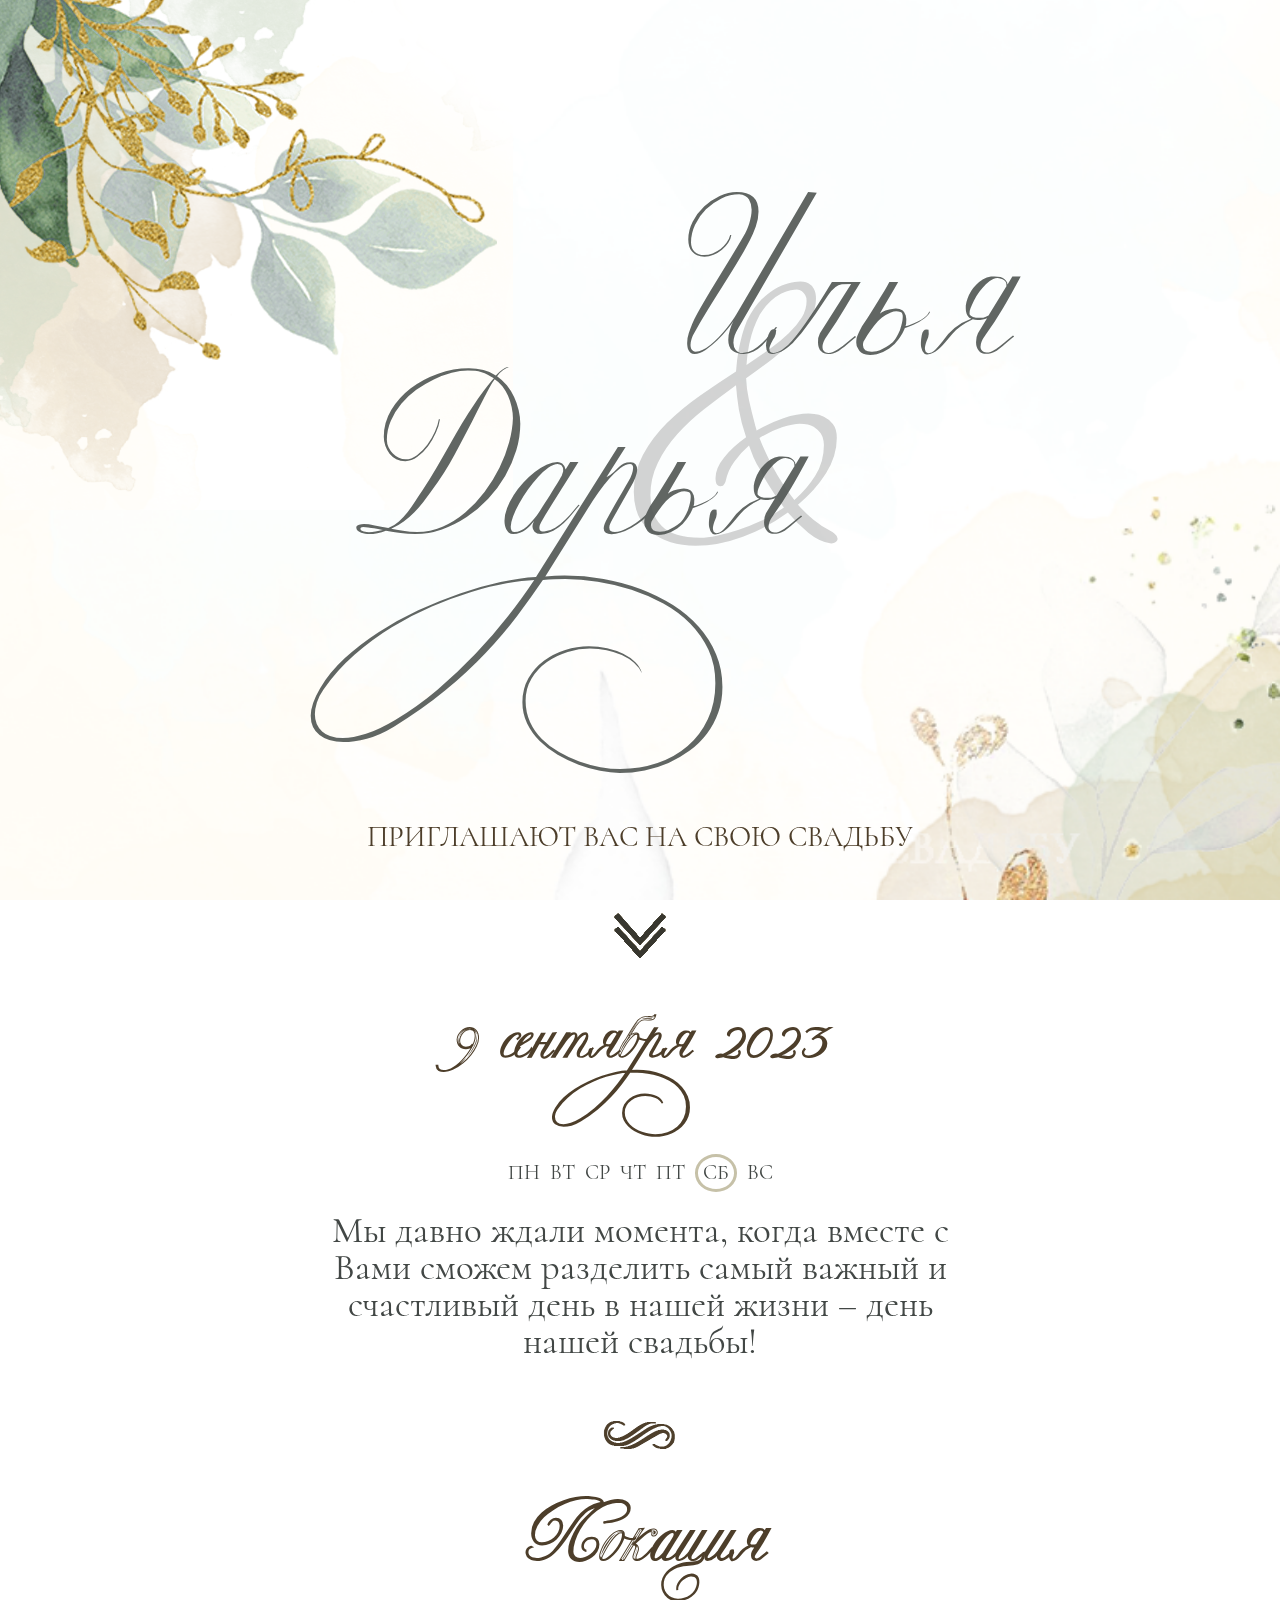
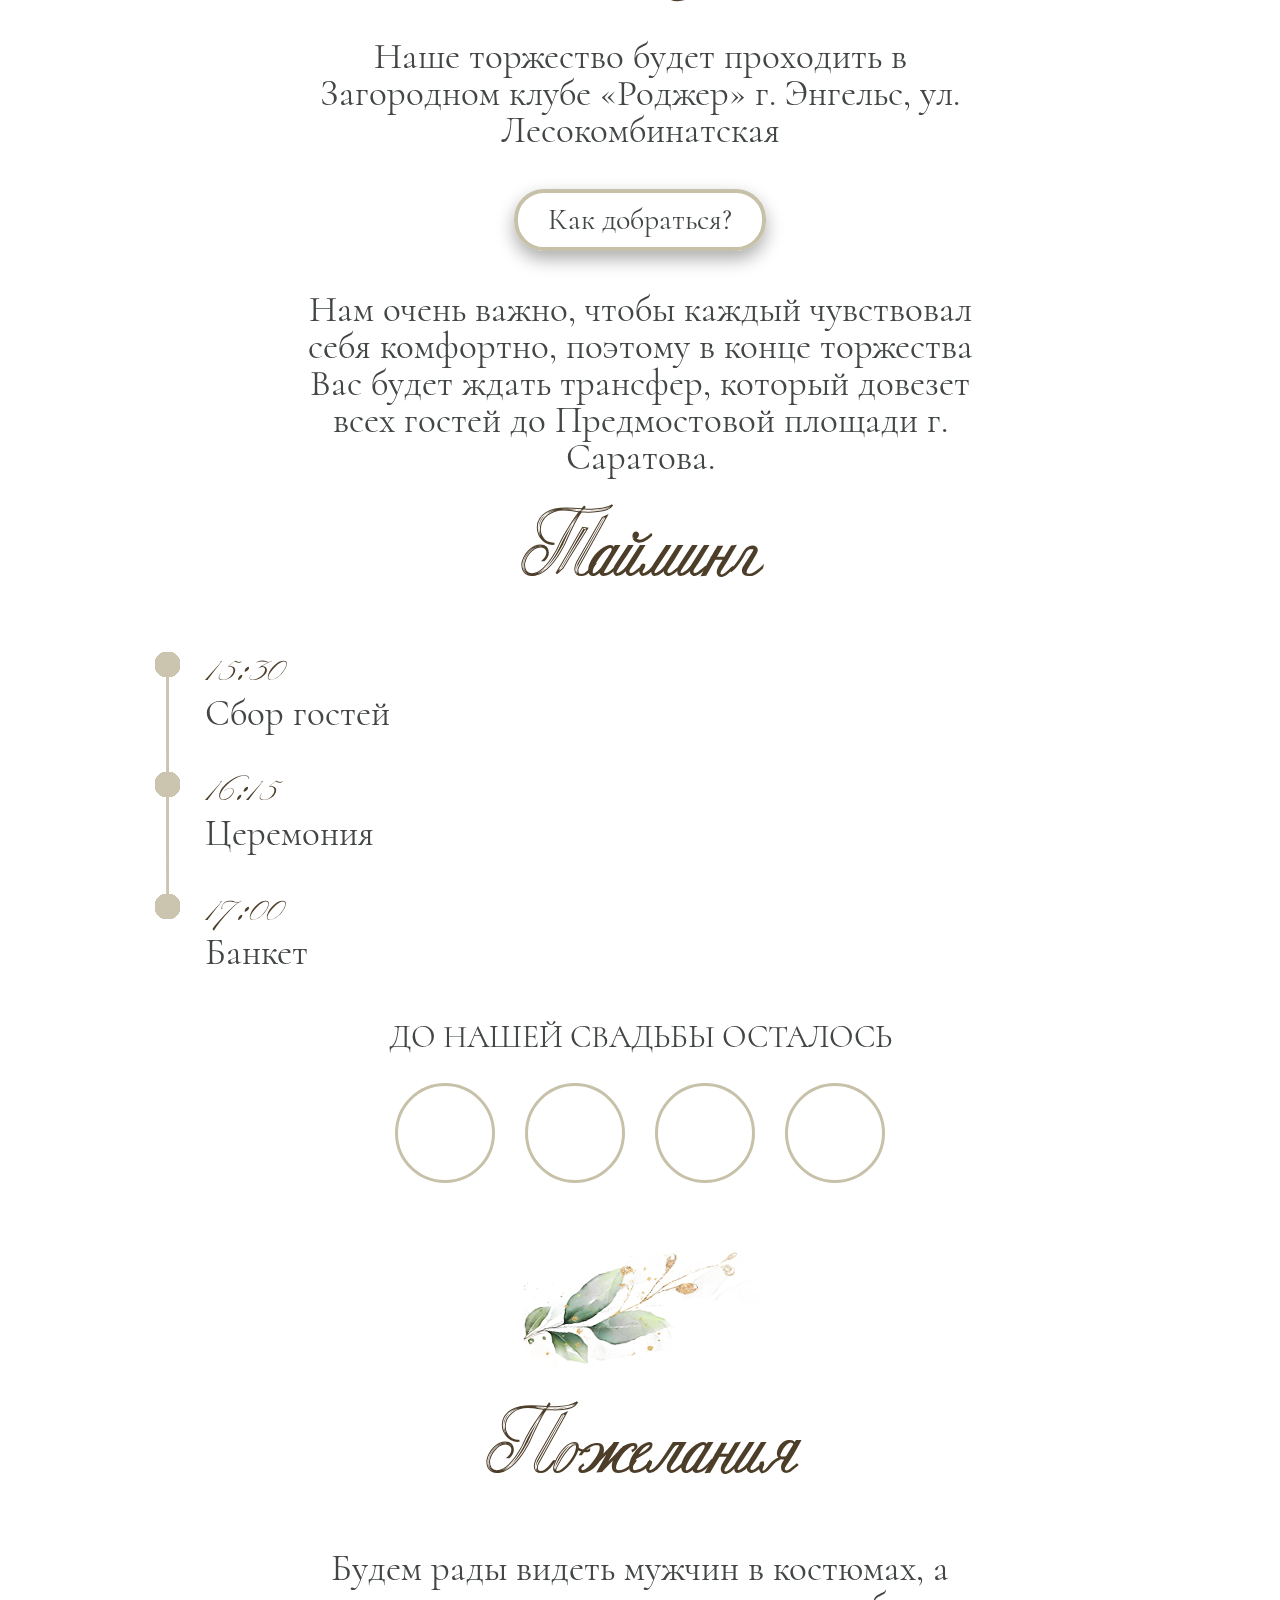
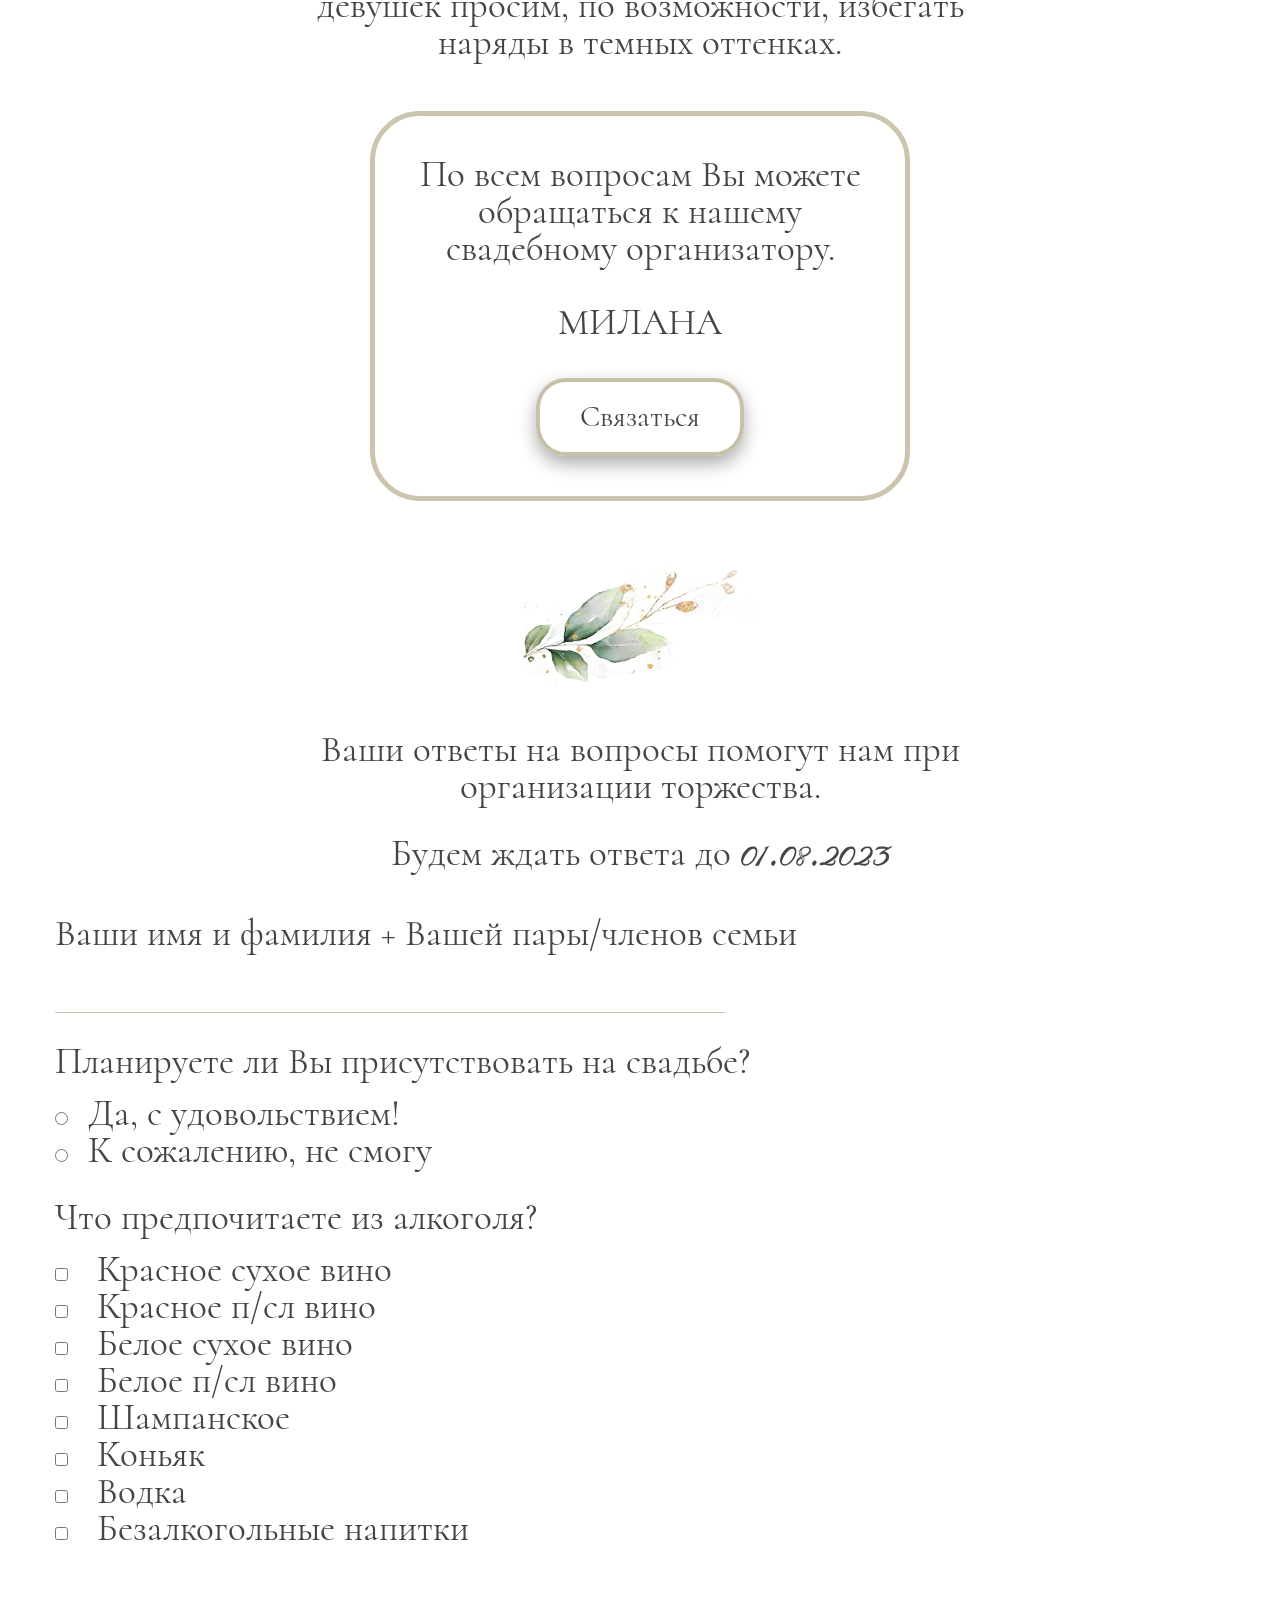
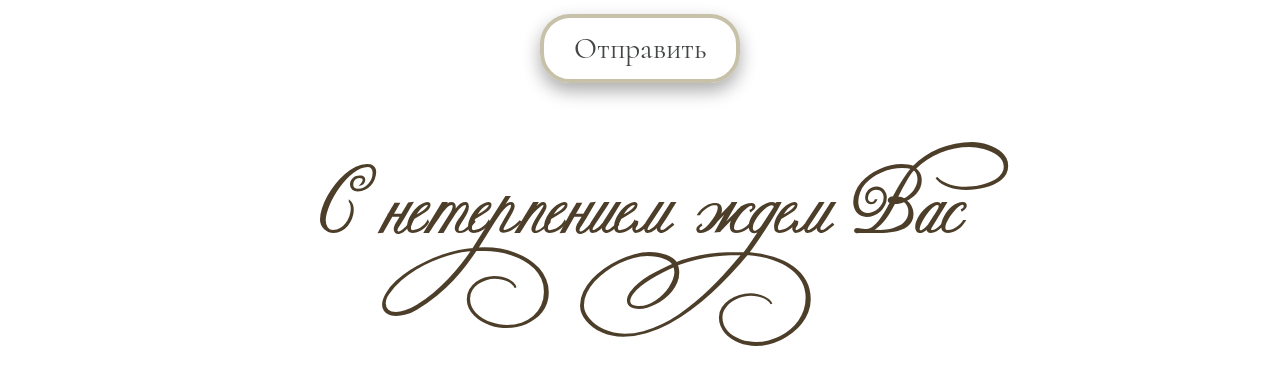
==== commit ae878546: "fix text2" ====
--- a/index.html
+++ b/index.html
@@ -116,9 +116,6 @@
 
                <p class="text margin"> Будем рады видеть мужчин в костюмах, а девушек просим, по возможности,
                   избегать наряды в темных оттенках.</p>
-               <p class="text">Приятным комплиментом для нас будет,
-                  если вместо цветов Вы решите подарить
-                  нам бутылочку вина с вашими теплыми пожеланиями для нашей семейной винотеки.</p>
             </div>
             <div class="organizer">
                <p class="text">По всем вопросам Вы можете обращаться к нашему свадебному организатору.</p>
@@ -194,7 +191,7 @@
                </div>
             </form>
             <div class="quote">
-               <h2>С нетерпением ждем Вас!</h2>
+               <h2>С нетерпением ждем Вас</h2>
             </div>
          </div>
       </div>
